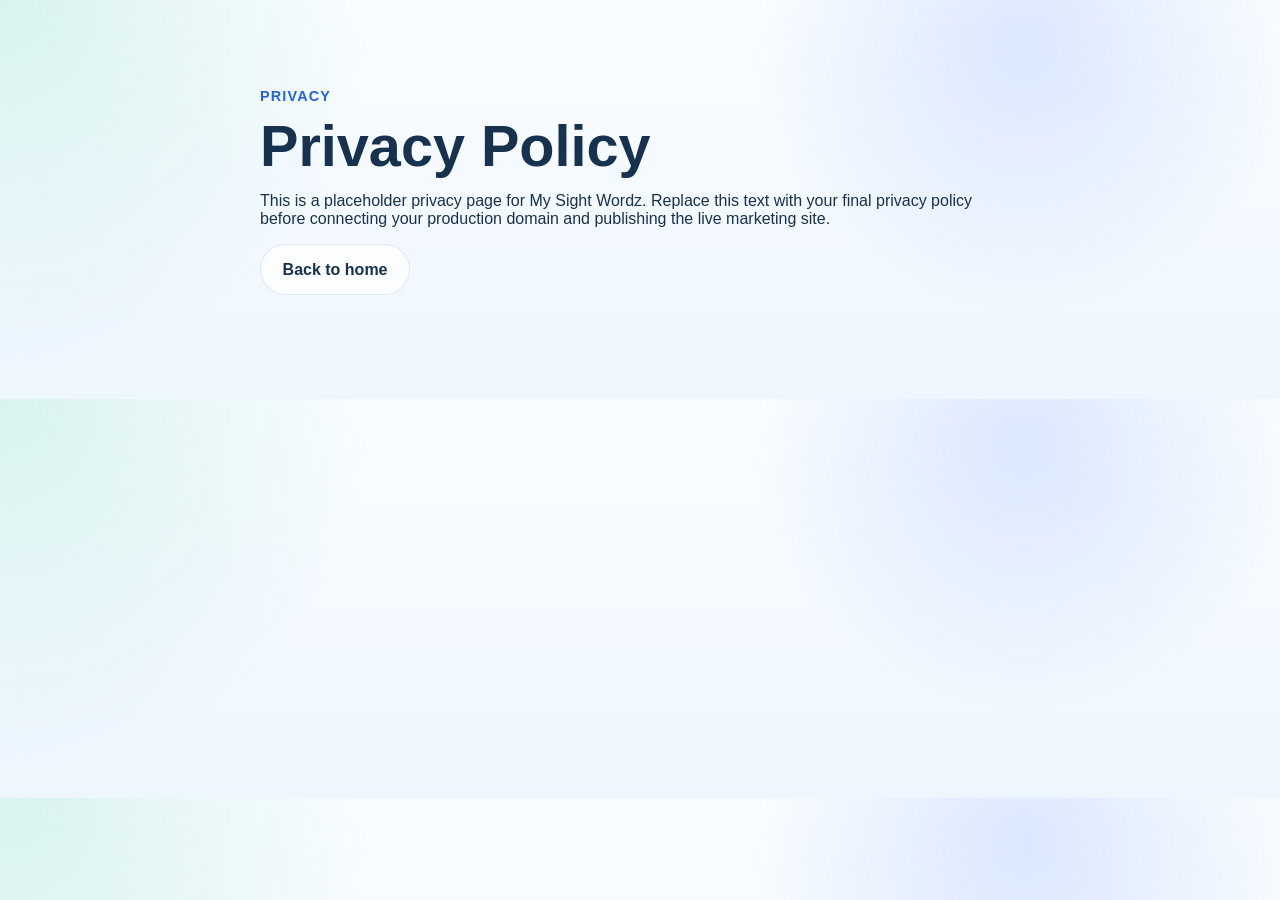
==== privacy.html @ df2b134c "New site for setting things up and working from." ====
<!doctype html>
<html lang="en">
<head>
  <meta charset="UTF-8" />
  <meta name="viewport" content="width=device-width, initial-scale=1.0" />
  <title>Privacy Policy | My Sight Wordz</title>
  <meta name="description" content="Privacy policy for My Sight Wordz." />
  <link rel="stylesheet" href="styles.css" />
</head>
<body>
  <main class="section">
    <div class="container" style="max-width: 760px;">
      <p class="eyebrow">Privacy</p>
      <h1 style="font-size: clamp(2.4rem, 5vw, 3.6rem); max-width: none;">Privacy Policy</h1>
      <p>This is a placeholder privacy page for My Sight Wordz. Replace this text with your final privacy policy before connecting your production domain and publishing the live marketing site.</p>
      <p><a class="button button-secondary" href="index.html">Back to home</a></p>
    </div>
  </main>
</body>
</html>
---- styles.css ----
:root {
  --bg: #f7fbff;
  --surface: rgba(255, 255, 255, 0.82);
  --surface-strong: #ffffff;
  --surface-soft: #eef6ff;
  --text: #16324f;
  --text-soft: #4f6782;
  --primary: #3a7bfd;
  --primary-strong: #2461dc;
  --accent: #7fd9c6;
  --border: rgba(59, 104, 166, 0.15);
  --shadow: 0 18px 45px rgba(43, 92, 171, 0.12);
  --radius-xl: 28px;
  --radius-lg: 20px;
  --radius-md: 14px;
  --max: 1180px;
}

* { box-sizing: border-box; }
html { scroll-behavior: smooth; }
body {
  margin: 0;
  font-family: "Nunito", -apple-system, BlinkMacSystemFont, "Segoe UI", sans-serif;
  color: var(--text);
  background:
    radial-gradient(circle at top left, rgba(127, 217, 198, 0.28), transparent 28%),
    radial-gradient(circle at 80% 10%, rgba(58, 123, 253, 0.16), transparent 25%),
    linear-gradient(180deg, #fafdff 0%, #eef6ff 100%);
}

a { color: inherit; text-decoration: none; }
img { max-width: 100%; display: block; }
.container { width: min(var(--max), calc(100% - 2rem)); margin: 0 auto; }
.section { padding: 5.5rem 0; }
.section-alt { background: linear-gradient(180deg, rgba(255,255,255,0.55), rgba(255,255,255,0.82)); }

.site-header {
  position: sticky;
  top: 0;
  z-index: 20;
  backdrop-filter: blur(16px);
  background: rgba(247, 251, 255, 0.72);
  border-bottom: 1px solid rgba(59, 104, 166, 0.08);
}

.nav-shell {
  min-height: 78px;
  display: flex;
  align-items: center;
  justify-content: space-between;
  gap: 1rem;
}

.brand {
  display: inline-flex;
  align-items: center;
  gap: 0.75rem;
  font-weight: 800;
}

.brand-mark {
  width: 40px;
  height: 40px;
  border-radius: 14px;
  display: inline-grid;
  place-items: center;
  background: linear-gradient(135deg, var(--primary), #7eb8ff);
  color: white;
  box-shadow: var(--shadow);
}

.brand-text { font-size: 1rem; }

.nav {
  display: flex;
  align-items: center;
  gap: 1.4rem;
  color: var(--text-soft);
  font-weight: 700;
}

.nav a:hover,
.footer-links a:hover { color: var(--primary-strong); }

.button {
  display: inline-flex;
  align-items: center;
  justify-content: center;
  border-radius: 999px;
  padding: 0.95rem 1.35rem;
  font-weight: 800;
  transition: transform 0.18s ease, box-shadow 0.18s ease, background 0.18s ease;
}

.button:hover { transform: translateY(-1px); }
.button-primary {
  background: linear-gradient(135deg, var(--primary), var(--primary-strong));
  color: white;
  box-shadow: 0 14px 30px rgba(58, 123, 253, 0.24);
}
.button-secondary {
  background: rgba(255,255,255,0.72);
  border: 1px solid var(--border);
  color: var(--text);
}
.button-large { padding-inline: 1.65rem; min-width: 220px; }

.hero { padding-top: 4.5rem; }
.hero-grid {
  display: grid;
  grid-template-columns: 1.1fr 0.9fr;
  gap: 3rem;
  align-items: center;
}

.eyebrow {
  margin: 0 0 0.75rem;
  color: var(--primary-strong);
  font-size: 0.9rem;
  text-transform: uppercase;
  letter-spacing: 0.08em;
  font-weight: 800;
}

h1, h2, h3 { margin: 0; line-height: 1.05; }
h1 { font-size: clamp(2.8rem, 5vw, 4.8rem); max-width: 12ch; }
h2 { font-size: clamp(2rem, 3vw, 3rem); max-width: 16ch; }
h3 { font-size: 1.28rem; }

.hero-text,
.section-heading p,
.feature-card p,
.step-card p,
.audience-card p,
.faq-list p,
.quote-caption,
.footer-copy,
.trust-copy p,
.parents-grid p,
.cta-shell p {
  color: var(--text-soft);
  line-height: 1.7;
}

.hero-text {
  font-size: 1.15rem;
  max-width: 56ch;
  margin: 1.15rem 0 0;
}

.hero-actions {
  display: flex;
  flex-wrap: wrap;
  gap: 1rem;
  margin: 2rem 0 1.5rem;
}

.hero-points {
  display: flex;
  flex-wrap: wrap;
  gap: 0.8rem;
  list-style: none;
  padding: 0;
  margin: 0;
}

.hero-points li {
  padding: 0.6rem 0.85rem;
  border-radius: 999px;
  background: rgba(255,255,255,0.72);
  border: 1px solid var(--border);
  font-weight: 700;
  color: var(--text-soft);
}

.device-wrap { position: relative; }
.device {
  width: min(100%, 420px);
  margin: 0 auto;
  border-radius: 38px;
  padding: 14px;
  background: linear-gradient(180deg, #143156, #244a84);
  box-shadow: 0 28px 70px rgba(32, 68, 122, 0.28);
}
.device-top {
  width: 34%;
  height: 20px;
  margin: 0 auto 10px;
  border-radius: 999px;
  background: rgba(255,255,255,0.18);
}
.screen {
  min-height: 620px;
  border-radius: 28px;
  background: linear-gradient(180deg, #f7fbff, #eaf4ff);
  padding: 1.2rem;
}
.app-topbar,
.list-preview,
.mini-list-card,
.practice-card {
  background: rgba(255,255,255,0.92);
  border: 1px solid var(--border);
}
.app-topbar,
.list-preview { border-radius: var(--radius-lg); }
.app-topbar {
  display: flex;
  align-items: center;
  justify-content: space-between;
  padding: 0.95rem 1rem;
}
.chip {
  display: inline-flex;
  align-items: center;
  padding: 0.45rem 0.7rem;
  border-radius: 999px;
  font-size: 0.82rem;
  font-weight: 800;
}
.chip-soft { background: rgba(127, 217, 198, 0.28); color: #22695e; }
.dot-row { display: inline-flex; gap: 0.34rem; }
.dot-row span {
  width: 8px;
  height: 8px;
  border-radius: 50%;
  background: rgba(58, 123, 253, 0.35);
}
.practice-card {
  margin-top: 1rem;
  border-radius: 28px;
  padding: 1.35rem;
  box-shadow: 0 16px 35px rgba(47, 89, 152, 0.08);
}
.card-label {
  margin: 0;
  font-weight: 800;
  color: var(--primary-strong);
}
.word-card {
  margin-top: 1rem;
  background: linear-gradient(180deg, #ffffff, #f3f8ff);
  border-radius: 24px;
  min-height: 230px;
  display: grid;
  place-items: center;
  font-size: clamp(2.8rem, 5vw, 4.5rem);
  font-weight: 800;
  letter-spacing: 0.02em;
  color: #214f90;
  border: 1px solid rgba(58, 123, 253, 0.12);
}
.card-note { margin: 1rem 0 0; }
.list-preview {
  margin-top: 1rem;
  padding: 0.85rem;
  display: grid;
  gap: 0.75rem;
}
.mini-list-card {
  display: flex;
  justify-content: space-between;
  align-items: center;
  padding: 0.9rem 1rem;
  border-radius: 18px;
}
.mini-list-card span { color: var(--text-soft); font-weight: 700; }

.float-badge {
  position: absolute;
  background: rgba(255,255,255,0.92);
  border: 1px solid var(--border);
  border-radius: 999px;
  padding: 0.7rem 1rem;
  font-weight: 800;
  box-shadow: var(--shadow);
}
.badge-1 { top: 10%; left: -2%; }
.badge-2 { bottom: 12%; right: -2%; }

.trust-strip { padding-top: 1.5rem; }
.trust-grid,
.parents-grid,
.cta-shell,
.footer-grid {
  display: grid;
  grid-template-columns: 1fr 1fr;
  gap: 2rem;
  align-items: center;
}

.trust-kicker {
  margin: 0 0 0.6rem;
  color: var(--primary-strong);
  font-weight: 800;
}

.section-heading {
  margin-bottom: 2rem;
}
.section-heading.center {
  text-align: center;
}
.section-heading.center h2 {
  margin-inline: auto;
}

.feature-grid,
.steps-grid,
.audience-grid {
  display: grid;
  gap: 1rem;
}
.feature-grid {
  grid-template-columns: repeat(3, minmax(0, 1fr));
}
.steps-grid { grid-template-columns: repeat(3, minmax(0, 1fr)); }
.audience-grid { grid-template-columns: repeat(3, minmax(0, 1fr)); }

.feature-card,
.step-card,
.audience-card,
.quote-card,
.cta-shell,
.faq-list details {
  background: var(--surface);
  backdrop-filter: blur(12px);
  border: 1px solid var(--border);
  box-shadow: var(--shadow);
}

.feature-card,
.step-card,
.audience-card,
.quote-card {
  border-radius: var(--radius-xl);
  padding: 1.4rem;
}

.step-number {
  display: inline-grid;
  place-items: center;
  width: 42px;
  height: 42px;
  margin-bottom: 1rem;
  border-radius: 12px;
  background: rgba(58, 123, 253, 0.12);
  color: var(--primary-strong);
  font-weight: 800;
}

.quote-card { padding: 2rem; }
.quote {
  margin: 0;
  font-size: 1.45rem;
  font-weight: 800;
}

.faq-list {
  display: grid;
  gap: 1rem;
}

.faq-list details {
  border-radius: 20px;
  padding: 1rem 1.2rem;
}

.faq-list summary {
  cursor: pointer;
  list-style: none;
  font-weight: 800;
}

.faq-list summary::-webkit-details-marker { display: none; }
.faq-list details p { margin: 0.8rem 0 0; }

.cta-section { padding-bottom: 6rem; }
.cta-shell {
  border-radius: 32px;
  padding: 2rem;
  background: linear-gradient(135deg, rgba(255,255,255,0.94), rgba(236,245,255,0.96));
}

.site-footer {
  padding: 2rem 0 3rem;
  border-top: 1px solid rgba(59, 104, 166, 0.08);
}
.footer-brand { margin-bottom: 0.75rem; }
.footer-links {
  display: flex;
  gap: 1rem;
  justify-content: flex-end;
  flex-wrap: wrap;
  font-weight: 700;
  color: var(--text-soft);
}

@media (max-width: 980px) {
  .hero-grid,
  .trust-grid,
  .parents-grid,
  .cta-shell,
  .footer-grid,
  .feature-grid,
  .steps-grid,
  .audience-grid {
    grid-template-columns: 1fr;
  }

  .nav {
    display: none;
  }

  .nav-shell {
    min-height: 72px;
  }

  .device-wrap {
    order: -1;
  }

  .float-badge {
    position: static;
    display: inline-flex;
    margin: 0.75rem 0.35rem 0 0;
  }

  .footer-links {
    justify-content: flex-start;
  }
}

@media (max-width: 640px) {
  .section { padding: 4rem 0; }
  h1 { max-width: 11ch; }
  .container { width: min(var(--max), calc(100% - 1.25rem)); }
  .hero-actions,
  .hero-points { flex-direction: column; align-items: stretch; }
  .button,
  .nav-cta,
  .button-large { width: 100%; }
  .screen { min-height: 560px; }
}
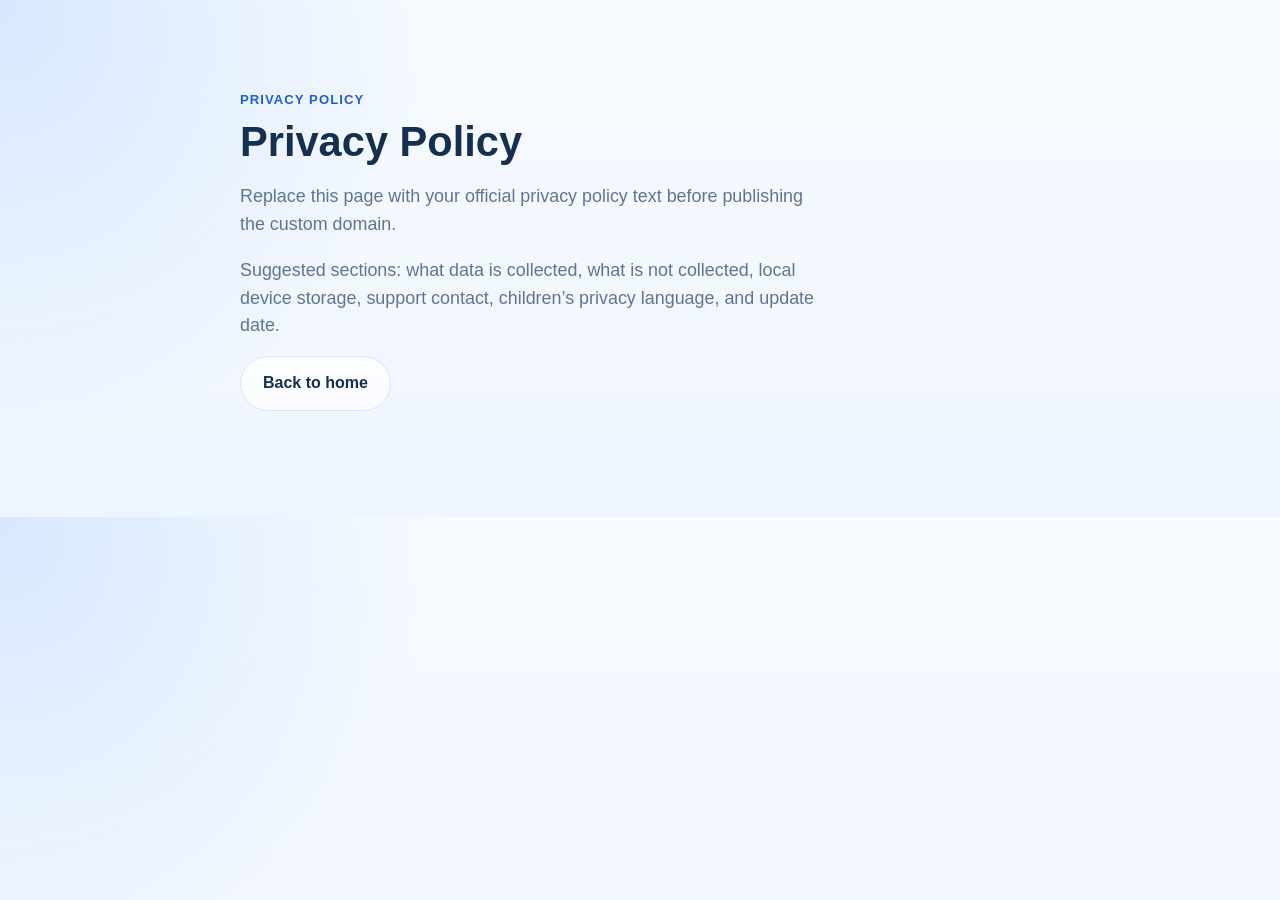
==== commit 2932035c: "Updating branding and site." ====
--- a/privacy.html
+++ b/privacy.html
@@ -3,16 +3,17 @@
 <head>
   <meta charset="UTF-8" />
   <meta name="viewport" content="width=device-width, initial-scale=1.0" />
-  <title>Privacy Policy | My Sight Wordz</title>
-  <meta name="description" content="Privacy policy for My Sight Wordz." />
+  <title>Privacy Policy | MySightWordz</title>
+  <meta name="description" content="Privacy policy for MySightWordz." />
   <link rel="stylesheet" href="styles.css" />
 </head>
 <body>
   <main class="section">
-    <div class="container" style="max-width: 760px;">
-      <p class="eyebrow">Privacy</p>
-      <h1 style="font-size: clamp(2.4rem, 5vw, 3.6rem); max-width: none;">Privacy Policy</h1>
-      <p>This is a placeholder privacy page for My Sight Wordz. Replace this text with your final privacy policy before connecting your production domain and publishing the live marketing site.</p>
+    <div class="container" style="max-width: 800px;">
+      <p class="eyebrow">Privacy Policy</p>
+      <h1 style="font-size: 2.6rem; max-width: none;">Privacy Policy</h1>
+      <p class="hero-text">Replace this page with your official privacy policy text before publishing the custom domain.</p>
+      <p class="hero-text">Suggested sections: what data is collected, what is not collected, local device storage, support contact, children’s privacy language, and update date.</p>
       <p><a class="button button-secondary" href="index.html">Back to home</a></p>
     </div>
   </main>
--- a/styles.css
+++ b/styles.css
@@ -1,60 +1,77 @@
 :root {
-  --bg: #f7fbff;
+  --bg: #f4f8ff;
   --surface: rgba(255, 255, 255, 0.82);
   --surface-strong: #ffffff;
-  --surface-soft: #eef6ff;
-  --text: #16324f;
-  --text-soft: #4f6782;
-  --primary: #3a7bfd;
-  --primary-strong: #2461dc;
-  --accent: #7fd9c6;
-  --border: rgba(59, 104, 166, 0.15);
-  --shadow: 0 18px 45px rgba(43, 92, 171, 0.12);
+  --line: #d7e4fb;
+  --text: #15304f;
+  --muted: #5f7591;
+  --primary: #3f86ff;
+  --primary-deep: #1e5fcc;
+  --accent: #eaf2ff;
+  --shadow: 0 20px 60px rgba(42, 82, 148, 0.14);
   --radius-xl: 28px;
-  --radius-lg: 20px;
-  --radius-md: 14px;
+  --radius-lg: 22px;
+  --radius-md: 16px;
   --max: 1180px;
 }
 
-* { box-sizing: border-box; }
-html { scroll-behavior: smooth; }
+* {
+  box-sizing: border-box;
+}
+
+html {
+  scroll-behavior: smooth;
+}
+
 body {
   margin: 0;
   font-family: "Nunito", -apple-system, BlinkMacSystemFont, "Segoe UI", sans-serif;
   color: var(--text);
   background:
-    radial-gradient(circle at top left, rgba(127, 217, 198, 0.28), transparent 28%),
-    radial-gradient(circle at 80% 10%, rgba(58, 123, 253, 0.16), transparent 25%),
-    linear-gradient(180deg, #fafdff 0%, #eef6ff 100%);
-}
-
-a { color: inherit; text-decoration: none; }
-img { max-width: 100%; display: block; }
-.container { width: min(var(--max), calc(100% - 2rem)); margin: 0 auto; }
-.section { padding: 5.5rem 0; }
-.section-alt { background: linear-gradient(180deg, rgba(255,255,255,0.55), rgba(255,255,255,0.82)); }
+    radial-gradient(circle at top left, rgba(113, 169, 255, 0.24), transparent 32%),
+    linear-gradient(180deg, #f7fbff 0%, #eff5ff 100%);
+  line-height: 1.55;
+}
+
+img {
+  display: block;
+  max-width: 100%;
+}
+
+a {
+  color: inherit;
+  text-decoration: none;
+}
+
+.container {
+  width: min(var(--max), calc(100% - 32px));
+  margin: 0 auto;
+}
 
 .site-header {
   position: sticky;
   top: 0;
   z-index: 20;
-  backdrop-filter: blur(16px);
-  background: rgba(247, 251, 255, 0.72);
-  border-bottom: 1px solid rgba(59, 104, 166, 0.08);
+  padding: 16px 0;
+  backdrop-filter: blur(14px);
 }
 
 .nav-shell {
-  min-height: 78px;
   display: flex;
   align-items: center;
   justify-content: space-between;
-  gap: 1rem;
+  gap: 24px;
+  background: rgba(255, 255, 255, 0.75);
+  border: 1px solid rgba(215, 228, 251, 0.9);
+  border-radius: 999px;
+  padding: 12px 18px;
+  box-shadow: 0 8px 30px rgba(31, 73, 135, 0.08);
 }
 
 .brand {
   display: inline-flex;
   align-items: center;
-  gap: 0.75rem;
+  gap: 12px;
   font-weight: 800;
 }
 
@@ -62,308 +79,355 @@
   width: 40px;
   height: 40px;
   border-radius: 14px;
-  display: inline-grid;
+  display: grid;
   place-items: center;
-  background: linear-gradient(135deg, var(--primary), #7eb8ff);
-  color: white;
-  box-shadow: var(--shadow);
-}
-
-.brand-text { font-size: 1rem; }
+  background: linear-gradient(135deg, #80b5ff, #4d8fff);
+  color: #fff;
+  box-shadow: 0 10px 25px rgba(63, 134, 255, 0.35);
+}
+
+.brand-text {
+  font-size: 1rem;
+}
 
 .nav {
   display: flex;
   align-items: center;
-  gap: 1.4rem;
-  color: var(--text-soft);
+  gap: 22px;
+  color: var(--muted);
   font-weight: 700;
 }
 
-.nav a:hover,
-.footer-links a:hover { color: var(--primary-strong); }
+.nav a:hover {
+  color: var(--text);
+}
+
+.hero {
+  padding: 44px 0 34px;
+}
+
+.hero-grid,
+.two-column {
+  display: grid;
+  grid-template-columns: 1.1fr 0.9fr;
+  gap: 38px;
+  align-items: center;
+}
+
+.eyebrow {
+  margin: 0 0 10px;
+  font-size: 0.82rem;
+  font-weight: 800;
+  letter-spacing: 0.08em;
+  text-transform: uppercase;
+  color: var(--primary-deep);
+}
+
+h1,
+h2,
+h3 {
+  margin: 0;
+  line-height: 1.08;
+}
+
+h1 {
+  font-size: clamp(2.6rem, 4vw, 4.8rem);
+  max-width: 11ch;
+}
+
+h2 {
+  font-size: clamp(2rem, 3vw, 3rem);
+}
+
+h3 {
+  font-size: 1.2rem;
+}
+
+.hero-text,
+.section-heading p,
+.side-panel p,
+.cta-card p,
+.site-footer p,
+.feature-card p,
+.mini-card p,
+.faq-list p {
+  color: var(--muted);
+}
+
+.hero-text {
+  font-size: 1.12rem;
+  max-width: 58ch;
+  margin: 18px 0 0;
+}
+
+.hero-actions,
+.cta-actions {
+  display: flex;
+  flex-wrap: wrap;
+  gap: 14px;
+  margin-top: 26px;
+}
 
 .button {
   display: inline-flex;
   align-items: center;
   justify-content: center;
   border-radius: 999px;
-  padding: 0.95rem 1.35rem;
+  padding: 14px 22px;
   font-weight: 800;
   transition: transform 0.18s ease, box-shadow 0.18s ease, background 0.18s ease;
 }
 
-.button:hover { transform: translateY(-1px); }
+.button:hover {
+  transform: translateY(-1px);
+}
+
 .button-primary {
-  background: linear-gradient(135deg, var(--primary), var(--primary-strong));
-  color: white;
-  box-shadow: 0 14px 30px rgba(58, 123, 253, 0.24);
-}
-.button-secondary {
-  background: rgba(255,255,255,0.72);
-  border: 1px solid var(--border);
+  background: linear-gradient(135deg, var(--primary), var(--primary-deep));
+  color: #fff;
+  box-shadow: 0 14px 30px rgba(63, 134, 255, 0.28);
+}
+
+.button-secondary,
+.button-ghost {
+  background: rgba(255, 255, 255, 0.72);
+  border: 1px solid var(--line);
   color: var(--text);
 }
-.button-large { padding-inline: 1.65rem; min-width: 220px; }
-
-.hero { padding-top: 4.5rem; }
-.hero-grid {
-  display: grid;
-  grid-template-columns: 1.1fr 0.9fr;
-  gap: 3rem;
-  align-items: center;
-}
-
-.eyebrow {
-  margin: 0 0 0.75rem;
-  color: var(--primary-strong);
+
+.button-small {
+  padding: 10px 16px;
+}
+
+.trust-list {
+  display: flex;
+  flex-wrap: wrap;
+  gap: 12px;
+  padding: 0;
+  margin: 24px 0 0;
+  list-style: none;
+}
+
+.trust-list li {
+  padding: 10px 14px;
+  background: rgba(255, 255, 255, 0.72);
+  border: 1px solid var(--line);
+  border-radius: 999px;
+  color: var(--muted);
+  font-weight: 700;
+}
+
+.hero-visual {
+  position: relative;
+}
+
+.device-stack {
+  position: relative;
+  min-height: 640px;
+}
+
+.device-card {
+  position: absolute;
+  overflow: hidden;
+  border-radius: 34px;
+  background: linear-gradient(180deg, #eef5ff, #ffffff);
+  border: 1px solid rgba(201, 219, 247, 0.95);
+  box-shadow: var(--shadow);
+}
+
+.device-card img {
+  width: 100%;
+  height: 100%;
+  object-fit: cover;
+}
+
+.device-card-main {
+  width: 320px;
+  height: 650px;
+  right: 10px;
+  top: 0;
+}
+
+.device-card-back {
+  width: 260px;
+  height: 540px;
+  left: 20px;
+  bottom: 10px;
+  transform: rotate(-8deg);
+}
+
+.asset-note {
   font-size: 0.9rem;
-  text-transform: uppercase;
-  letter-spacing: 0.08em;
-  font-weight: 800;
-}
-
-h1, h2, h3 { margin: 0; line-height: 1.05; }
-h1 { font-size: clamp(2.8rem, 5vw, 4.8rem); max-width: 12ch; }
-h2 { font-size: clamp(2rem, 3vw, 3rem); max-width: 16ch; }
-h3 { font-size: 1.28rem; }
-
-.hero-text,
-.section-heading p,
-.feature-card p,
-.step-card p,
-.audience-card p,
-.faq-list p,
-.quote-caption,
-.footer-copy,
-.trust-copy p,
-.parents-grid p,
-.cta-shell p {
-  color: var(--text-soft);
-  line-height: 1.7;
-}
-
-.hero-text {
-  font-size: 1.15rem;
-  max-width: 56ch;
-  margin: 1.15rem 0 0;
-}
-
-.hero-actions {
-  display: flex;
-  flex-wrap: wrap;
-  gap: 1rem;
-  margin: 2rem 0 1.5rem;
-}
-
-.hero-points {
-  display: flex;
-  flex-wrap: wrap;
-  gap: 0.8rem;
-  list-style: none;
-  padding: 0;
-  margin: 0;
-}
-
-.hero-points li {
-  padding: 0.6rem 0.85rem;
-  border-radius: 999px;
-  background: rgba(255,255,255,0.72);
-  border: 1px solid var(--border);
-  font-weight: 700;
-  color: var(--text-soft);
-}
-
-.device-wrap { position: relative; }
-.device {
-  width: min(100%, 420px);
-  margin: 0 auto;
-  border-radius: 38px;
-  padding: 14px;
-  background: linear-gradient(180deg, #143156, #244a84);
-  box-shadow: 0 28px 70px rgba(32, 68, 122, 0.28);
-}
-.device-top {
-  width: 34%;
-  height: 20px;
-  margin: 0 auto 10px;
-  border-radius: 999px;
-  background: rgba(255,255,255,0.18);
-}
-.screen {
-  min-height: 620px;
-  border-radius: 28px;
-  background: linear-gradient(180deg, #f7fbff, #eaf4ff);
-  padding: 1.2rem;
-}
-.app-topbar,
-.list-preview,
-.mini-list-card,
-.practice-card {
-  background: rgba(255,255,255,0.92);
-  border: 1px solid var(--border);
-}
-.app-topbar,
-.list-preview { border-radius: var(--radius-lg); }
-.app-topbar {
-  display: flex;
-  align-items: center;
-  justify-content: space-between;
-  padding: 0.95rem 1rem;
-}
-.chip {
-  display: inline-flex;
-  align-items: center;
-  padding: 0.45rem 0.7rem;
-  border-radius: 999px;
-  font-size: 0.82rem;
-  font-weight: 800;
-}
-.chip-soft { background: rgba(127, 217, 198, 0.28); color: #22695e; }
-.dot-row { display: inline-flex; gap: 0.34rem; }
-.dot-row span {
-  width: 8px;
-  height: 8px;
-  border-radius: 50%;
-  background: rgba(58, 123, 253, 0.35);
-}
-.practice-card {
-  margin-top: 1rem;
-  border-radius: 28px;
-  padding: 1.35rem;
-  box-shadow: 0 16px 35px rgba(47, 89, 152, 0.08);
-}
-.card-label {
-  margin: 0;
-  font-weight: 800;
-  color: var(--primary-strong);
-}
-.word-card {
-  margin-top: 1rem;
-  background: linear-gradient(180deg, #ffffff, #f3f8ff);
-  border-radius: 24px;
-  min-height: 230px;
-  display: grid;
-  place-items: center;
-  font-size: clamp(2.8rem, 5vw, 4.5rem);
-  font-weight: 800;
-  letter-spacing: 0.02em;
-  color: #214f90;
-  border: 1px solid rgba(58, 123, 253, 0.12);
-}
-.card-note { margin: 1rem 0 0; }
-.list-preview {
-  margin-top: 1rem;
-  padding: 0.85rem;
-  display: grid;
-  gap: 0.75rem;
-}
-.mini-list-card {
-  display: flex;
-  justify-content: space-between;
-  align-items: center;
-  padding: 0.9rem 1rem;
-  border-radius: 18px;
-}
-.mini-list-card span { color: var(--text-soft); font-weight: 700; }
-
-.float-badge {
-  position: absolute;
-  background: rgba(255,255,255,0.92);
-  border: 1px solid var(--border);
-  border-radius: 999px;
-  padding: 0.7rem 1rem;
-  font-weight: 800;
-  box-shadow: var(--shadow);
-}
-.badge-1 { top: 10%; left: -2%; }
-.badge-2 { bottom: 12%; right: -2%; }
-
-.trust-strip { padding-top: 1.5rem; }
-.trust-grid,
-.parents-grid,
-.cta-shell,
-.footer-grid {
-  display: grid;
-  grid-template-columns: 1fr 1fr;
-  gap: 2rem;
-  align-items: center;
-}
-
-.trust-kicker {
-  margin: 0 0 0.6rem;
-  color: var(--primary-strong);
-  font-weight: 800;
+  color: var(--muted);
+  margin-top: 14px;
+  text-align: center;
+}
+
+.section {
+  padding: 90px 0;
+}
+
+.section-tight {
+  padding-top: 26px;
+  padding-bottom: 24px;
+}
+
+.section-alt {
+  background: rgba(255, 255, 255, 0.42);
+  border-top: 1px solid rgba(215, 228, 251, 0.75);
+  border-bottom: 1px solid rgba(215, 228, 251, 0.75);
 }
 
 .section-heading {
-  margin-bottom: 2rem;
-}
-.section-heading.center {
-  text-align: center;
-}
-.section-heading.center h2 {
-  margin-inline: auto;
-}
-
-.feature-grid,
-.steps-grid,
-.audience-grid {
-  display: grid;
-  gap: 1rem;
-}
-.feature-grid {
-  grid-template-columns: repeat(3, minmax(0, 1fr));
-}
-.steps-grid { grid-template-columns: repeat(3, minmax(0, 1fr)); }
-.audience-grid { grid-template-columns: repeat(3, minmax(0, 1fr)); }
-
+  max-width: 760px;
+  margin-bottom: 34px;
+}
+
+.section-heading h2 {
+  margin-bottom: 12px;
+}
+
+.trust-bar {
+  display: grid;
+  grid-template-columns: repeat(3, 1fr);
+  gap: 18px;
+}
+
+.trust-bar > div,
 .feature-card,
 .step-card,
-.audience-card,
-.quote-card,
-.cta-shell,
-.faq-list details {
+.side-panel,
+.gallery-card,
+.mini-card,
+.cta-card {
   background: var(--surface);
-  backdrop-filter: blur(12px);
-  border: 1px solid var(--border);
+  border: 1px solid rgba(215, 228, 251, 0.96);
+  border-radius: var(--radius-xl);
   box-shadow: var(--shadow);
-}
-
-.feature-card,
-.step-card,
-.audience-card,
-.quote-card {
-  border-radius: var(--radius-xl);
-  padding: 1.4rem;
+  backdrop-filter: blur(10px);
+}
+
+.trust-bar > div {
+  padding: 22px;
+}
+
+.trust-bar strong {
+  display: block;
+  font-size: 1rem;
+  margin-bottom: 6px;
+}
+
+.trust-bar span {
+  color: var(--muted);
+}
+
+.feature-grid,
+.gallery-grid,
+.mini-cards {
+  display: grid;
+  gap: 22px;
+}
+
+.feature-grid {
+  grid-template-columns: repeat(3, 1fr);
+}
+
+.feature-card {
+  padding: 24px;
+}
+
+.feature-icon {
+  width: 44px;
+  height: 44px;
+  display: grid;
+  place-items: center;
+  margin-bottom: 18px;
+  border-radius: 14px;
+  background: linear-gradient(135deg, #dceaff, #f4f8ff);
+  color: var(--primary-deep);
+  font-weight: 800;
+}
+
+.steps {
+  display: grid;
+  gap: 16px;
+  margin-top: 20px;
+}
+
+.step-card {
+  display: flex;
+  align-items: flex-start;
+  gap: 18px;
+  padding: 22px;
 }
 
 .step-number {
-  display: inline-grid;
-  place-items: center;
+  flex: 0 0 auto;
   width: 42px;
   height: 42px;
-  margin-bottom: 1rem;
-  border-radius: 12px;
-  background: rgba(58, 123, 253, 0.12);
-  color: var(--primary-strong);
-  font-weight: 800;
-}
-
-.quote-card { padding: 2rem; }
-.quote {
-  margin: 0;
-  font-size: 1.45rem;
-  font-weight: 800;
+  display: grid;
+  place-items: center;
+  border-radius: 999px;
+  background: linear-gradient(135deg, var(--primary), var(--primary-deep));
+  color: #fff;
+  font-weight: 800;
+}
+
+.side-panel {
+  padding: 28px;
+}
+
+.side-panel ul {
+  margin: 18px 0 0;
+  padding-left: 18px;
+  color: var(--muted);
+}
+
+.gallery-grid {
+  grid-template-columns: repeat(4, 1fr);
+}
+
+.gallery-card {
+  padding: 14px;
+}
+
+.gallery-card img {
+  border-radius: 24px;
+  aspect-ratio: 9 / 19.5;
+  object-fit: cover;
+  background: linear-gradient(180deg, #eef5ff, #ffffff);
+}
+
+.gallery-card figcaption {
+  padding: 14px 6px 4px;
+  text-align: center;
+  font-weight: 800;
+  color: var(--text);
+}
+
+.privacy-block {
+  align-items: start;
+}
+
+.mini-cards {
+  grid-template-columns: 1fr;
+}
+
+.mini-card {
+  padding: 22px;
 }
 
 .faq-list {
   display: grid;
-  gap: 1rem;
+  gap: 14px;
 }
 
 .faq-list details {
-  border-radius: 20px;
-  padding: 1rem 1.2rem;
+  background: rgba(255, 255, 255, 0.82);
+  border: 1px solid var(--line);
+  border-radius: 18px;
+  padding: 18px 20px;
+  box-shadow: 0 10px 24px rgba(31, 73, 135, 0.06);
 }
 
 .faq-list summary {
@@ -372,73 +436,129 @@
   font-weight: 800;
 }
 
-.faq-list summary::-webkit-details-marker { display: none; }
-.faq-list details p { margin: 0.8rem 0 0; }
-
-.cta-section { padding-bottom: 6rem; }
-.cta-shell {
-  border-radius: 32px;
-  padding: 2rem;
-  background: linear-gradient(135deg, rgba(255,255,255,0.94), rgba(236,245,255,0.96));
+.faq-list summary::-webkit-details-marker {
+  display: none;
+}
+
+.faq-list p {
+  margin: 12px 0 0;
+}
+
+.cta-section {
+  padding-top: 40px;
+}
+
+.cta-card {
+  display: flex;
+  align-items: center;
+  justify-content: space-between;
+  gap: 24px;
+  padding: 34px;
 }
 
 .site-footer {
-  padding: 2rem 0 3rem;
-  border-top: 1px solid rgba(59, 104, 166, 0.08);
-}
-.footer-brand { margin-bottom: 0.75rem; }
+  padding: 28px 0 46px;
+}
+
+.footer-shell {
+  display: flex;
+  align-items: center;
+  justify-content: space-between;
+  gap: 18px;
+  padding-top: 12px;
+  border-top: 1px solid rgba(215, 228, 251, 0.95);
+}
+
 .footer-links {
   display: flex;
-  gap: 1rem;
-  justify-content: flex-end;
   flex-wrap: wrap;
+  gap: 18px;
+  color: var(--muted);
   font-weight: 700;
-  color: var(--text-soft);
-}
-
-@media (max-width: 980px) {
+}
+
+@media (max-width: 1060px) {
   .hero-grid,
-  .trust-grid,
-  .parents-grid,
-  .cta-shell,
-  .footer-grid,
+  .two-column,
   .feature-grid,
-  .steps-grid,
-  .audience-grid {
+  .gallery-grid,
+  .trust-bar,
+  .cta-card {
     grid-template-columns: 1fr;
   }
 
+  .cta-card,
+  .footer-shell {
+    flex-direction: column;
+    align-items: flex-start;
+  }
+
+  .device-stack {
+    min-height: 560px;
+    max-width: 500px;
+    margin: 0 auto;
+  }
+
+  .device-card-main {
+    width: 280px;
+    height: 570px;
+    right: 18px;
+  }
+
+  .device-card-back {
+    width: 220px;
+    height: 460px;
+    left: 8px;
+  }
+}
+
+@media (max-width: 760px) {
+  .site-header {
+    position: static;
+    padding-top: 12px;
+  }
+
+  .nav-shell,
   .nav {
-    display: none;
-  }
-
-  .nav-shell {
-    min-height: 72px;
-  }
-
-  .device-wrap {
-    order: -1;
-  }
-
-  .float-badge {
-    position: static;
-    display: inline-flex;
-    margin: 0.75rem 0.35rem 0 0;
-  }
-
-  .footer-links {
-    justify-content: flex-start;
-  }
-}
-
-@media (max-width: 640px) {
-  .section { padding: 4rem 0; }
-  h1 { max-width: 11ch; }
-  .container { width: min(var(--max), calc(100% - 1.25rem)); }
-  .hero-actions,
-  .hero-points { flex-direction: column; align-items: stretch; }
+    flex-direction: column;
+    align-items: flex-start;
+  }
+
+  .nav {
+    gap: 14px;
+  }
+
+  .hero {
+    padding-top: 20px;
+  }
+
+  h1 {
+    max-width: none;
+  }
+
+  .device-stack {
+    min-height: 500px;
+  }
+
+  .device-card-main {
+    width: 230px;
+    height: 470px;
+    right: 8px;
+  }
+
+  .device-card-back {
+    width: 180px;
+    height: 380px;
+    left: 0;
+  }
+
+  .section {
+    padding: 72px 0;
+  }
+
+  .trust-list li,
   .button,
-  .nav-cta,
-  .button-large { width: 100%; }
-  .screen { min-height: 560px; }
-}
+  .faq-list details {
+    width: 100%;
+  }
+}
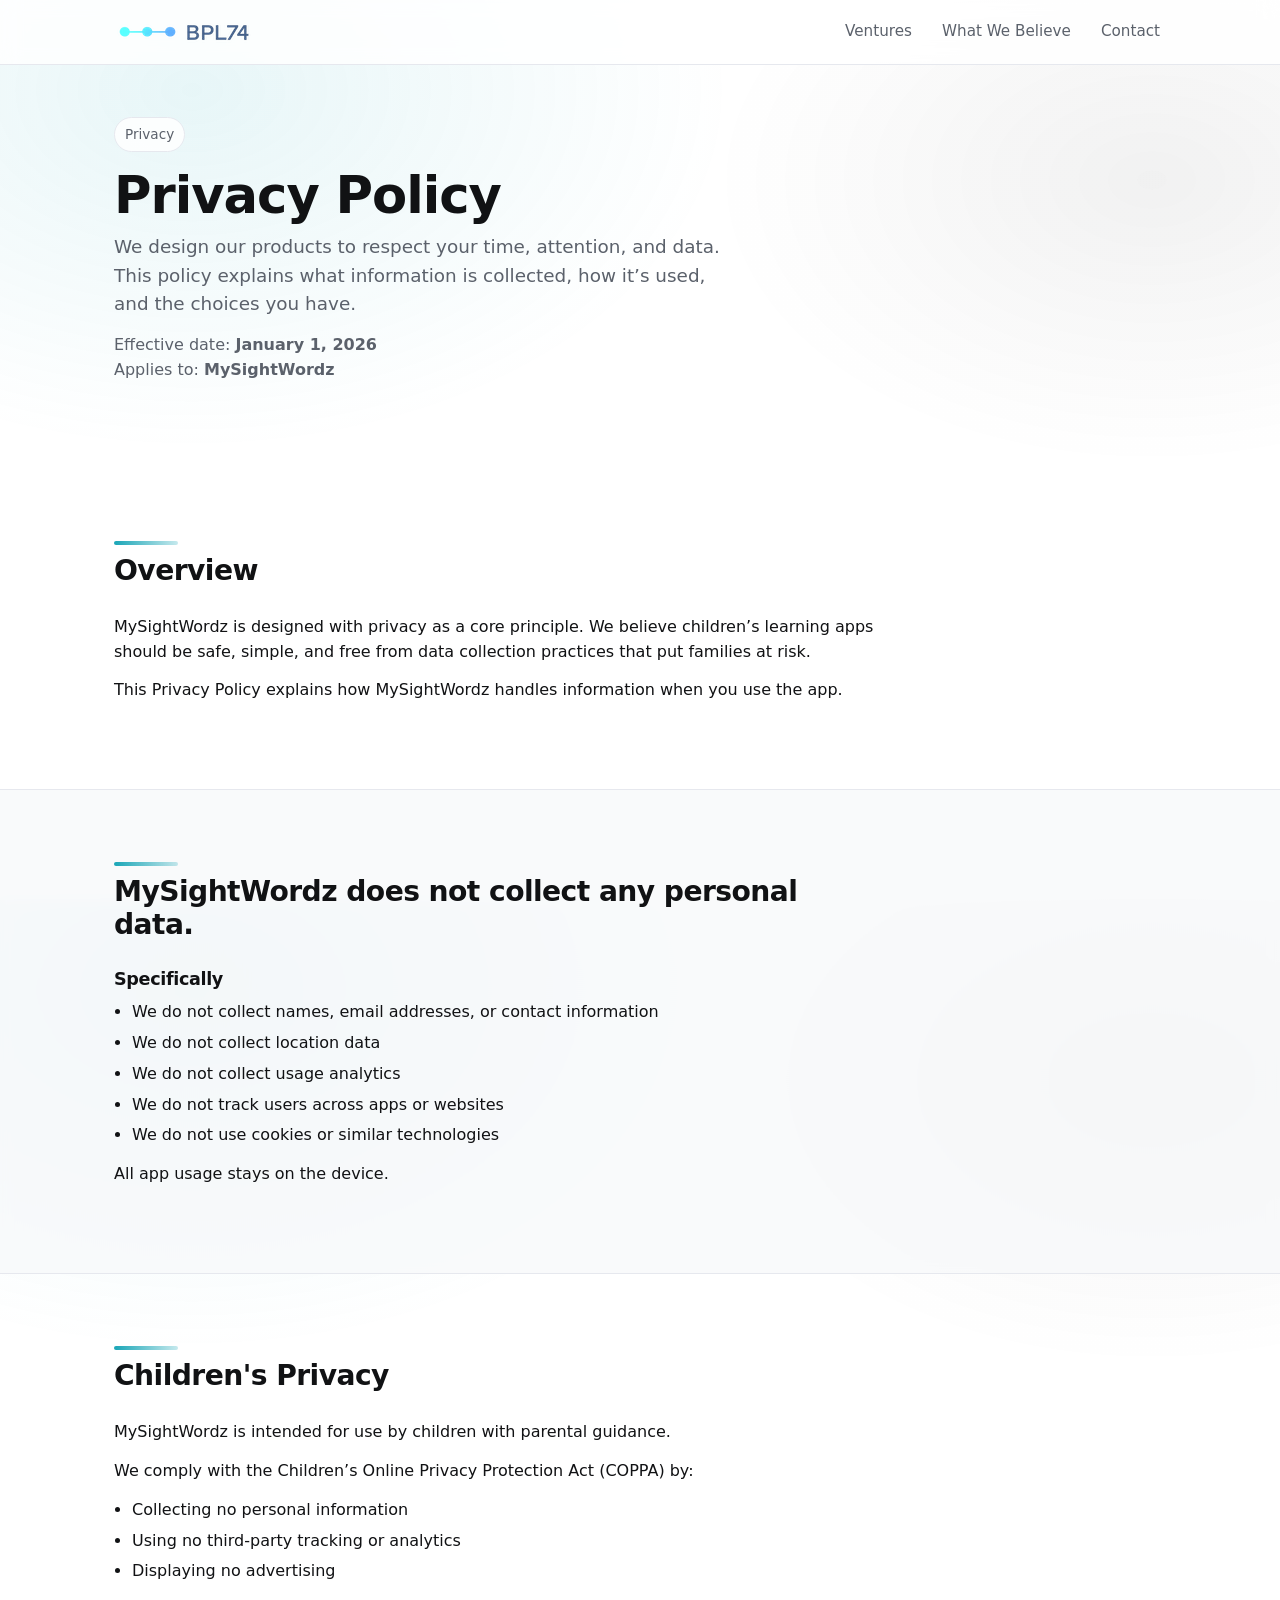
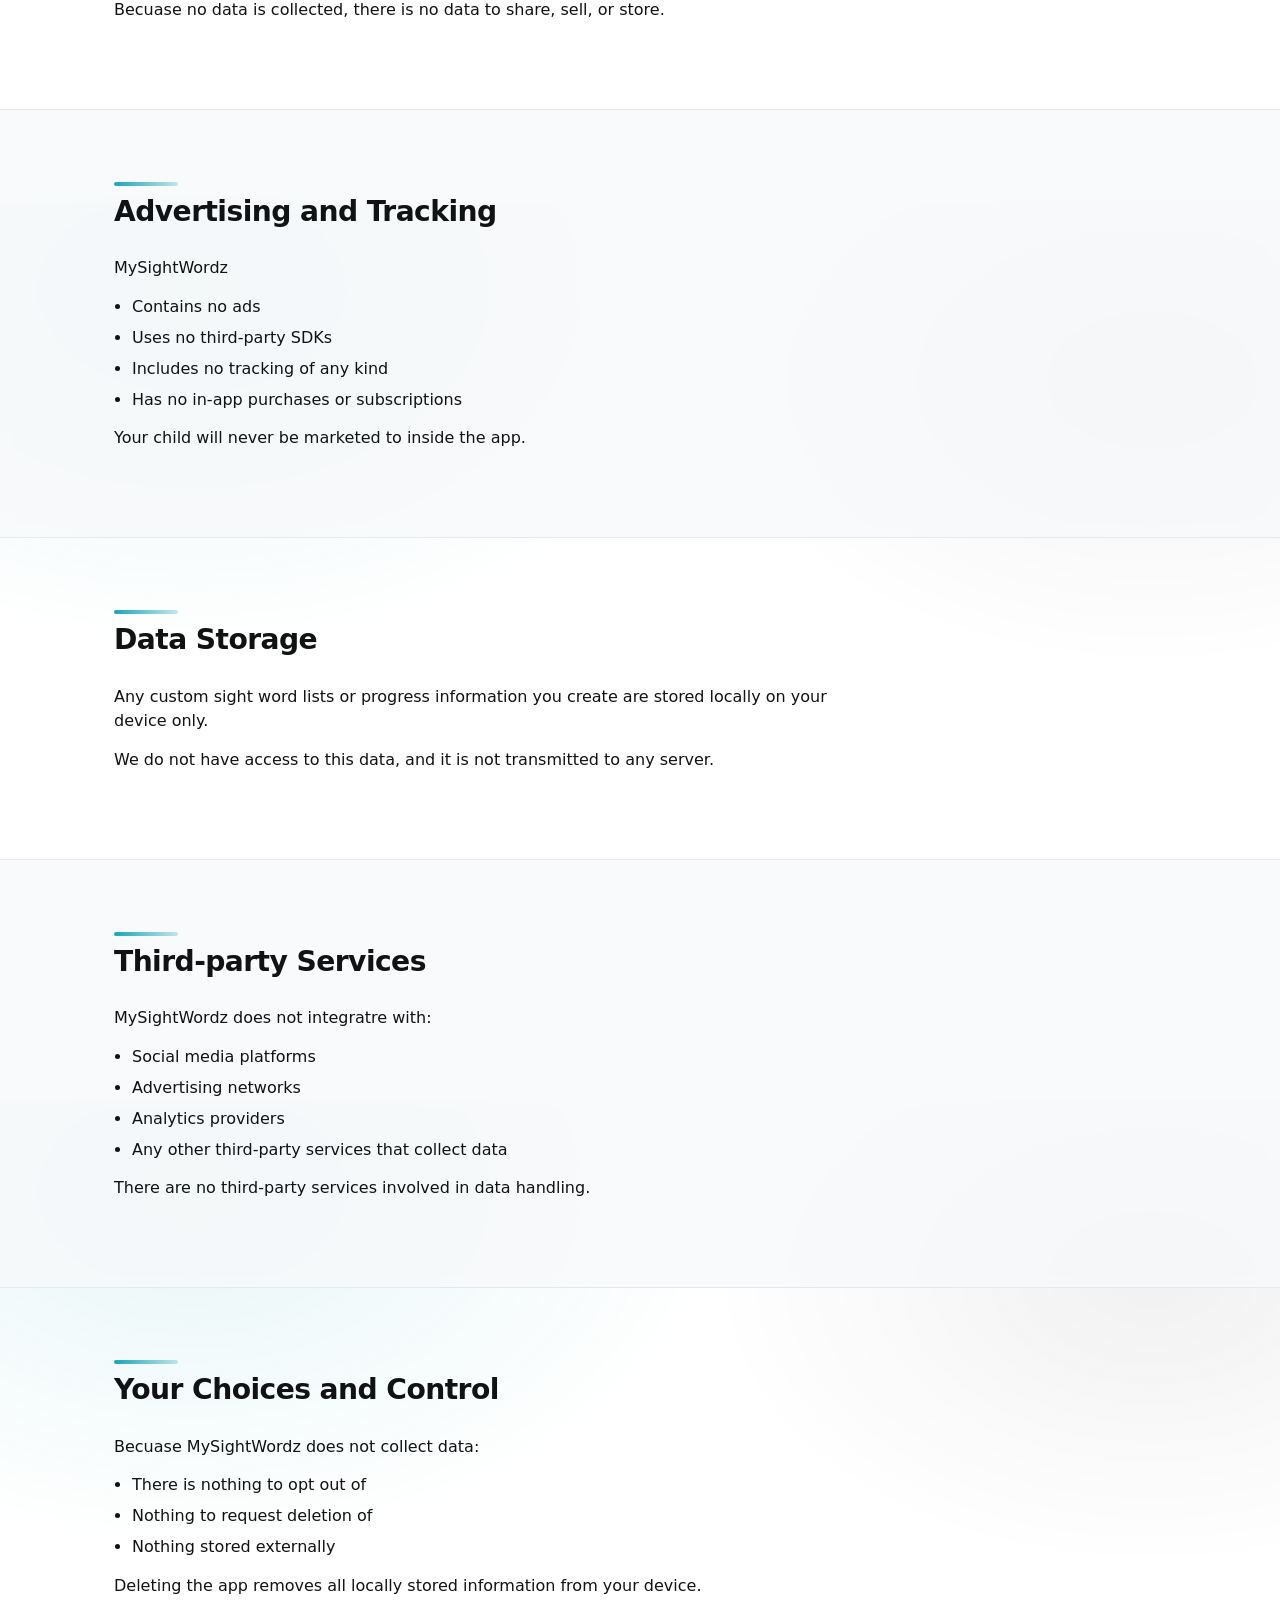
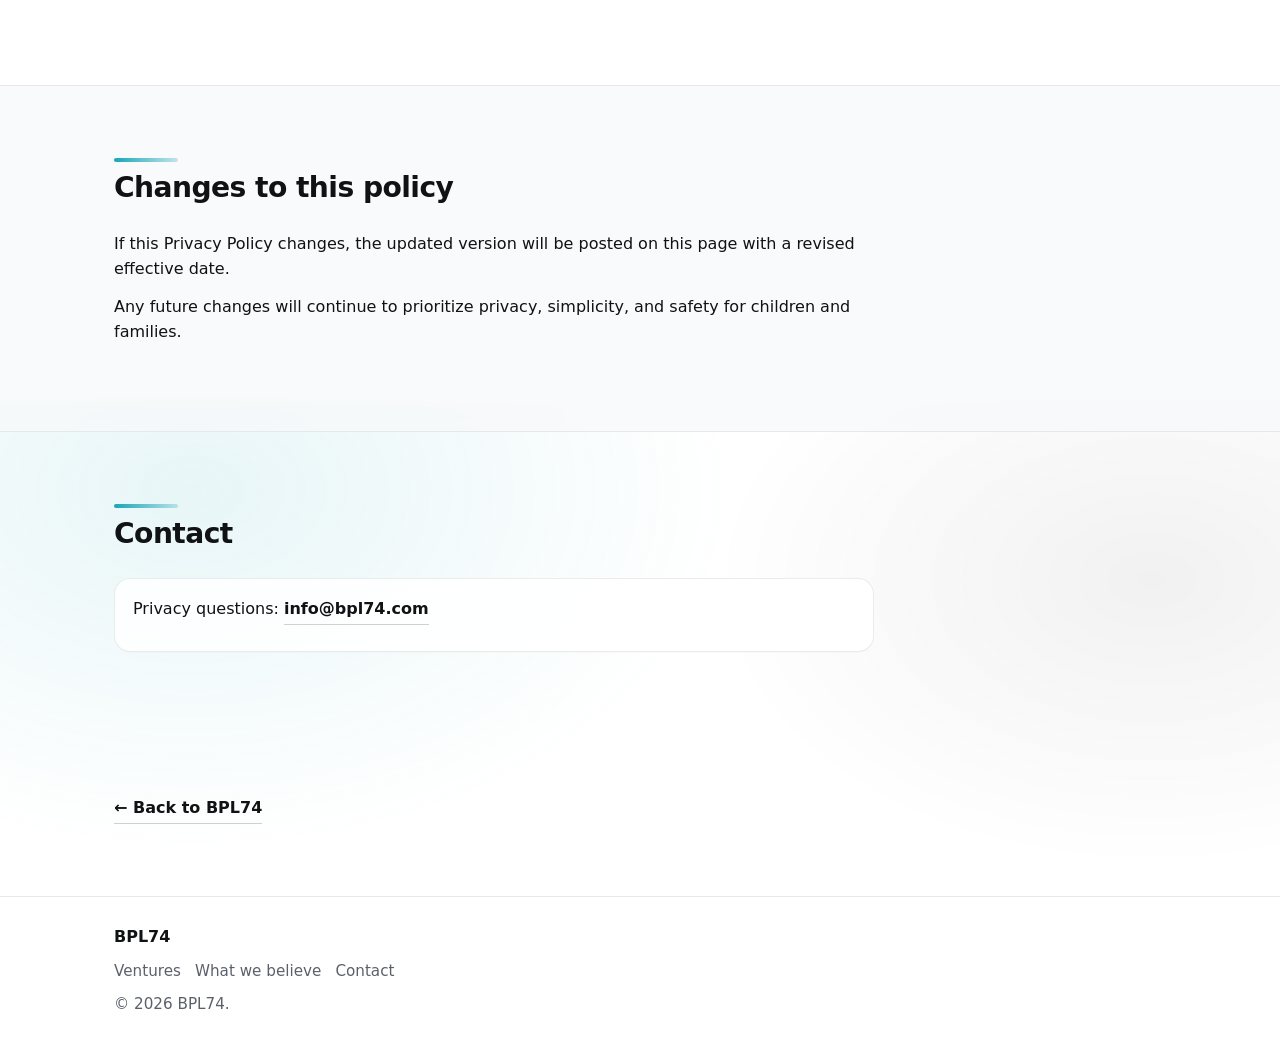
==== commit 5df2de4f: "starting over" ====
--- a/privacy.html
+++ b/privacy.html
@@ -1,21 +1,261 @@
 <!doctype html>
 <html lang="en">
 <head>
-  <meta charset="UTF-8" />
-  <meta name="viewport" content="width=device-width, initial-scale=1.0" />
-  <title>Privacy Policy | MySightWordz</title>
-  <meta name="description" content="Privacy policy for MySightWordz." />
-  <link rel="stylesheet" href="styles.css" />
+  <meta charset="utf-8" />
+  <meta name="viewport" content="width=device-width, initial-scale=1" />
+  <title>Privacy Policy — MySightWordz</title>
+  <meta name="description" content="Privacy policy for MySightWordz. Clear, minimal, and respectful of user data." />
+  <link rel="stylesheet" href="/assets/css/styles.css" />
+  <!-- <link rel="icon" href="../assets/img/favicon.png" /> -->
 </head>
-<body>
-  <main class="section">
-    <div class="container" style="max-width: 800px;">
-      <p class="eyebrow">Privacy Policy</p>
-      <h1 style="font-size: 2.6rem; max-width: none;">Privacy Policy</h1>
-      <p class="hero-text">Replace this page with your official privacy policy text before publishing the custom domain.</p>
-      <p class="hero-text">Suggested sections: what data is collected, what is not collected, local device storage, support contact, children’s privacy language, and update date.</p>
-      <p><a class="button button-secondary" href="index.html">Back to home</a></p>
+
+<body class="page-privacy">
+  <a class="skip-link" href="#main">Skip to content</a>
+
+  <header class="site-header">
+    <div class="container header-inner">
+      <a class="brand" href="/" aria-label="BPL74 home">
+        <span class="brand-mark"><img src="/assets/images/bpl74-logo.png" alt="BPL74 logo" /></span>
+      </a>
+
+      <nav class="nav" aria-label="Primary">
+        <a href="/#ventures">Ventures</a>
+        <a href="/#beliefs">What We Believe</a>
+        <a href="/#contact">Contact</a>
+      </nav>
     </div>
+  </header>
+
+  <main id="main">
+    <!-- HERO -->
+    <section class="section hero hero-privacy">
+      <div class="container">
+        <p class="eyebrow">Privacy</p>
+        <h1>Privacy Policy</h1>
+        <p class="lead">
+          We design our products to respect your time, attention, and data.
+          This policy explains what information is collected, how it’s used,
+          and the choices you have.
+        </p>
+        <p class="muted">
+          Effective date: <strong>January 1, 2026</strong><br />
+          Applies to: <strong>MySightWordz</strong>
+        </p>
+      </div>
+    </section>
+
+    <!-- OVERVIEW -->
+    <section class="section">
+      <div class="container">
+        <div class="section-head ruled">
+          <h2>Overview</h2>
+        </div>
+
+        <div class="prose">
+          <p>
+            MySightWordz is designed with privacy as a core principle. We believe children’s learning apps should be safe, simple, and free from data collection practices that put families at risk.
+          </p>
+          <p>
+            This Privacy Policy explains how MySightWordz handles information when you use the app.
+          </p>
+        </div>
+      </div>
+    </section>
+
+    <!-- INFORMATION WE COLLECT -->
+    <section class="section alt">
+      <div class="container">
+        <div class="section-head ruled">
+          <h2>MySightWordz does not collect any personal data.</h2>
+        </div>
+
+        <div class="prose">
+          <h3>Specifically</h3>
+          <ul>
+            <li>We do not collect names, email addresses, or contact information</li>
+            <li>We do not collect location data</li>
+            <li>We do not collect usage analytics</li>
+            <li>We do not track users across apps or websites</li>
+            <li>We do not use cookies or similar technologies</li>
+          </ul>
+
+          <p>All app usage stays on the device.</p>
+    </section>
+    <!-- Children's Privacy -->
+    <section class="section">
+      <div class="container">
+        <div class="section-head ruled">
+          <h2>Children's Privacy</h2>
+        </div>
+
+        <div class="prose">
+          <p>
+            MySightWordz is intended for use by children with parental guidance.
+          </p>
+          <p>
+            We comply with the Children’s Online Privacy Protection Act (COPPA) by:
+          </p>
+          <ul>
+            <li>Collecting no personal information</li>
+            <li>Using no third-party tracking or analytics</li>
+            <li>Displaying no advertising</li>
+          </ul>
+
+          <p>
+          Becuase no data is collected, there is no data to share, sell, or store.
+          </p>
+        </div>
+      </div>
+    </section>
+
+    <!-- Advertising and Tracking -->
+    <section class="section alt">
+      <div class="container">
+        <div class="section-head ruled">
+          <h2>Advertising and Tracking</h2>
+        </div>
+
+        <div class="prose">
+          <p>
+            MySightWordz
+          </p>
+          <ul>
+            <li>Contains no ads</li>
+            <li>Uses no third-party SDKs</li>
+            <li>Includes no tracking of any kind</li>
+            <li>Has no in-app purchases or subscriptions</li>
+          </ul>
+
+          <p>
+            Your child will never be marketed to inside the app.
+          </p>
+        </div>
+      </div>
+    </section>
+
+    <!-- DATA STORAGE -->
+    <section class="section">
+      <div class="container">
+        <div class="section-head ruled">
+          <h2>Data Storage</h2>
+        </div>
+
+        <div class="prose">
+          <p>
+            Any custom sight word lists or progress information you create are stored
+            locally on your device only.
+          </p>
+          <p>
+            We do not have access to this data, and it is not transmitted to any server.
+          </p>
+        </div>
+      </div>
+    </section>
+
+    <!-- THIRD-PARTY SERVICES -->
+    <section class="section alt">
+      <div class="container">
+        <div class="section-head ruled">
+          <h2>Third-party Services</h2>
+        </div>
+
+        <div class="prose">
+          <p>
+            MySightWordz does not integratre with:
+          </p>
+          <ul>
+            <li>Social media platforms</li>
+            <li>Advertising networks</li>
+            <li>Analytics providers</li>
+            <li>Any other third-party services that collect data</li>
+          </ul>
+
+          <p>
+            There are no third-party services involved in data handling.
+          </p>
+        </div>
+      </div>
+    </section>
+
+    <!-- YOUR CHOICES -->
+    <section class="section">
+      <div class="container">
+        <div class="section-head ruled">
+          <h2>Your Choices and Control</h2>
+        </div>
+
+        <div class="prose">
+          <p>Becuase MySightWordz does not collect data:</p>
+          <ul>
+            <li>There is nothing to opt out of</li>
+            <li>Nothing to request deletion of</li>
+            <li>Nothing stored externally</li>
+          </ul>
+          <p>Deleting the app removes all locally stored information from your device.</p>
+        </div>
+      </div>
+    </section>
+
+    <!-- CHANGES -->
+    <section class="section alt">
+      <div class="container">
+        <div class="section-head ruled">
+          <h2>Changes to this policy</h2>
+        </div>
+
+        <div class="prose">
+          <p>
+            If this Privacy Policy changes, the updated version will be posted on this page
+            with a revised effective date.
+          </p>
+          <p>
+            Any future changes will continue to prioritize privacy, simplicity, and safety for 
+            children and families.
+          </p>
+        </div>
+      </div>
+    </section>
+
+    <!-- CONTACT -->
+    <section class="section" id="contact">
+      <div class="container">
+        <div class="section-head ruled">
+          <h2>Contact</h2>
+        </div>
+
+        <div class="contact-box">
+          <p class="contact-line">
+            Privacy questions:
+            <a class="link" href="mailto:info@bpl74.com?subject=Privacy%20Question">
+              info@bpl74.com
+            </a>
+          </p>
+        </div>
+      </div>
+    </section>
+
+    <!-- BACK -->
+    <section class="section">
+      <div class="container">
+        <a class="link" href="../">← Back to BPL74</a>
+      </div>
+    </section>
   </main>
+
+  <footer class="site-footer">
+    <div class="container footer-inner">
+      <p class="footer-brand">BPL74</p>
+      <div class="footer-links">
+        <a href="/#ventures">Ventures</a>
+        <a href="/#beliefs">What we believe</a>
+        <a href="/#contact">Contact</a>
+      </div>
+      <p class="footer-meta">© <span id="year"></span> BPL74.</p>
+    </div>
+  </footer>
+
+  <script>
+    document.getElementById("year").textContent = new Date().getFullYear();
+  </script>
 </body>
 </html>
--- a/assets/css/styles.css
+++ b/assets/css/styles.css
@@ -0,0 +1,767 @@
+/* =========================
+   BPL74 — Minimal, modern base (with subtle life)
+   ========================= */
+
+/* Design tokens */
+:root{
+  --bg: #ffffff;
+  --bg-alt: #f7f8fa;
+  --text: #111214;
+  --muted: #5b616b;
+  --border: #e6e8ee;
+  --accent: #1aa6b7; /* Teal accent (adjust later) */
+
+  /* NEW: background tints */
+  --tint-1: rgba(26,166,183,.10);
+  --tint-2: rgba(17,18,20,.06);
+
+  --shadow: 0 10px 30px rgba(0,0,0,.06);
+  --radius: 16px;
+  --radius-sm: 12px;
+
+  --max: 1100px;
+  --pad: 24px;
+
+  --h1: clamp(2.15rem, 4vw, 3.2rem);
+  --h2: clamp(1.55rem, 2.2vw, 2.1rem);
+  --h3: 1.1rem;
+  --body: 1rem;
+  --lead: 1.15rem;
+  --lh: 1.55;
+}
+
+*{ box-sizing: border-box; }
+html, body{ height: 100%; }
+
+/* NEW: soft background wash */
+body{
+  margin: 0;
+  font-family: ui-sans-serif, system-ui, -apple-system, Segoe UI, Roboto, Helvetica, Arial, "Apple Color Emoji","Segoe UI Emoji";
+  background:
+    radial-gradient(900px 600px at 15% 10%, var(--tint-1), transparent 60%),
+    radial-gradient(800px 520px at 90% 20%, var(--tint-2), transparent 55%),
+    var(--bg);
+  color: var(--text);
+  line-height: var(--lh);
+}
+
+/* NEW: subtle grain overlay */
+body::before{
+  content:"";
+  position: fixed;
+  inset: 0;
+  pointer-events: none;
+  opacity: .05;
+  background-image:
+    repeating-linear-gradient(0deg, rgba(0,0,0,.6) 0, rgba(0,0,0,.6) 1px, transparent 1px, transparent 2px),
+    repeating-linear-gradient(90deg, rgba(0,0,0,.6) 0, rgba(0,0,0,.6) 1px, transparent 1px, transparent 3px);
+  mix-blend-mode: soft-light;
+  z-index: 0;
+}
+.site-header, main, footer{ position: relative; z-index: 1; }
+
+img{
+  max-width: 100%;
+  height: auto;
+  display: block;
+}
+
+a{
+  color: inherit;
+  text-decoration: none;
+}
+
+.container{
+  width: min(var(--max), 100%);
+  margin: 0 auto;
+  padding: 0 var(--pad);
+}
+
+.section{
+  padding: 72px 0;
+}
+
+.section.alt{
+  background: rgba(247,248,250,.75);
+  border-top: 1px solid var(--border);
+  border-bottom: 1px solid var(--border);
+  backdrop-filter: blur(6px);
+}
+
+.section-head{
+  max-width: 760px;
+  margin-bottom: 28px;
+}
+
+/* NEW: accent rule motif */
+.section-head.ruled{
+  position: relative;
+  padding-top: 14px;
+}
+.section-head.ruled::before{
+  content:"";
+  position:absolute;
+  top:0;
+  left:0;
+  width: 64px;
+  height: 4px;
+  border-radius: 999px;
+  background: linear-gradient(90deg, var(--accent), rgba(26,166,183,.25));
+}
+
+h1, h2, h3{
+  margin: 0 0 10px 0;
+  letter-spacing: -0.02em;
+}
+
+h1{ font-size: var(--h1); line-height: 1.08; }
+h2{ font-size: var(--h2); line-height: 1.15; }
+h3{ font-size: var(--h3); line-height: 1.2; }
+
+p{ margin: 0 0 14px 0; font-size: var(--body); }
+.lead{ font-size: var(--lead); color: var(--muted); max-width: 52ch; }
+.subhead{ color: var(--muted); max-width: 70ch; }
+
+.muted{ color: var(--muted); }
+
+.sr-only{
+  position:absolute;
+  width:1px;height:1px;
+  padding:0;margin:-1px;
+  overflow:hidden;clip:rect(0,0,0,0);
+  white-space:nowrap;border:0;
+}
+
+.skip-link{
+  position:absolute;
+  left:-999px;
+  top:auto;
+  width:1px;height:1px;
+  overflow:hidden;
+}
+.skip-link:focus{
+  position: fixed;
+  left: 16px;
+  top: 16px;
+  width: auto;
+  height: auto;
+  padding: 10px 12px;
+  background: #fff;
+  border: 1px solid var(--border);
+  border-radius: 10px;
+  box-shadow: var(--shadow);
+  z-index: 9999;
+}
+
+/* Header */
+.site-header{
+  position: sticky;
+  top: 0;
+  background: rgba(255,255,255,.82);
+  backdrop-filter: blur(10px);
+  border-bottom: 1px solid var(--border);
+  z-index: 1000;
+}
+
+.header-inner{
+  height: 64px;
+  display:flex;
+  align-items:center;
+  justify-content:space-between;
+  gap: 16px;
+}
+
+.brand{
+  display:flex;
+  align-items:center;
+  gap: 10px;
+}
+
+.brand-mark{
+  font-weight: 800;
+  letter-spacing: 0.02em;
+}
+
+.nav{
+  display:flex;
+  align-items:center;
+  gap: 18px;
+  font-size: 0.95rem;
+  color: var(--muted);
+}
+
+.nav a{
+  padding: 8px 6px;
+  border-radius: 10px;
+}
+.nav a:hover{
+  color: var(--text);
+  background: rgba(0,0,0,.04);
+}
+
+/* Hero */
+.hero{
+  padding-top: 52px;
+}
+
+.eyebrow{
+  display:inline-block;
+  font-size: 0.85rem;
+  color: var(--muted);
+  border: 1px solid var(--border);
+  background: rgba(255,255,255,.85);
+  padding: 6px 10px;
+  border-radius: 999px;
+  margin-bottom: 16px;
+}
+
+.hero-grid{
+  display:grid;
+  grid-template-columns: 1.1fr 0.9fr;
+  gap: 34px;
+  align-items: start;
+}
+
+.hero-copy h1{
+  margin-bottom: 12px;
+}
+
+.cta-row{
+  display:flex;
+  gap: 12px;
+  margin-top: 18px;
+  margin-bottom: 18px;
+  flex-wrap: wrap;
+}
+
+/* NEW: micro interactions baseline */
+.btn, .card, .venture-card{
+  transition: transform .15s ease, box-shadow .15s ease, border-color .15s ease;
+}
+
+.btn{
+  display:inline-flex;
+  align-items:center;
+  justify-content:center;
+  padding: 12px 16px;
+  border-radius: 12px;
+  border: 1px solid var(--border);
+  font-weight: 650;
+  letter-spacing: -0.01em;
+  will-change: transform;
+}
+
+.btn.primary{
+  background: var(--text);
+  color: #fff;
+  border-color: var(--text);
+}
+.btn.primary:hover{
+  transform: translateY(-1px);
+  box-shadow: 0 18px 45px rgba(0,0,0,.12);
+}
+
+.btn.ghost{
+  background: rgba(255,255,255,.85);
+}
+.btn.ghost:hover{
+  border-color: #cfd4df;
+  transform: translateY(-1px);
+  box-shadow: 0 14px 36px rgba(0,0,0,.10);
+}
+
+.hero-points{
+  margin: 0;
+  padding-left: 18px;
+  color: var(--muted);
+}
+.hero-points li{
+  margin: 6px 0;
+}
+
+/* NEW: stats strip */
+.stats{
+  display:grid;
+  grid-template-columns: repeat(3, minmax(0,1fr));
+  gap: 10px;
+  margin-top: 18px;
+}
+.stat{
+  background: rgba(255,255,255,.75);
+  border: 1px solid rgba(0,0,0,.08);
+  border-radius: 14px;
+  padding: 12px 12px;
+  box-shadow: 0 1px 0 rgba(0,0,0,.02);
+}
+.stat-num{
+  font-weight: 800;
+  letter-spacing: -0.02em;
+}
+.stat-label{
+  color: var(--muted);
+  font-size: .92rem;
+}
+
+/* Media */
+.media-frame{
+  border-radius: 26px;
+  border: 1px solid rgba(0,0,0,.10);
+  background: linear-gradient(180deg, rgba(255,255,255,.9), rgba(255,255,255,.65));
+  box-shadow: 0 20px 60px rgba(0,0,0,.10);
+  overflow: hidden;
+  position: relative;
+}
+.media-frame::after{
+  content:"";
+  position:absolute;
+  inset:0;
+  background: radial-gradient(500px 240px at 20% 10%, rgba(255,255,255,.7), transparent 55%);
+  pointer-events:none;
+}
+.media-frame img{
+  width: 100%;
+  aspect-ratio: 4 / 3;
+  object-fit: cover;
+}
+
+.media-caption{
+  display:flex;
+  gap: 10px;
+  align-items:flex-start;
+  margin-top: 12px;
+  color: var(--muted);
+  font-size: 0.95rem;
+}
+.dot{
+  width: 10px;
+  height: 10px;
+  border-radius: 999px;
+  background: var(--accent);
+  margin-top: 6px;
+  flex: 0 0 auto;
+}
+
+/* Prose */
+.prose{
+  max-width: 760px;
+}
+.prose ul{
+  margin: 10px 0 14px 0;
+  padding-left: 18px;
+}
+.prose li{
+  margin: 6px 0;
+}
+
+/* Cards */
+.cards{
+  display:grid;
+  gap: 14px;
+}
+.cards.three{
+  grid-template-columns: repeat(3, 1fr);
+}
+
+.card{
+  background: rgba(255,255,255,.85);
+  border: 1px solid rgba(0,0,0,.08);
+  border-radius: var(--radius);
+  padding: 18px;
+  box-shadow: 0 1px 0 rgba(0,0,0,.02);
+}
+.card:hover{
+  transform: translateY(-3px);
+  box-shadow: 0 22px 60px rgba(0,0,0,.10);
+  border-color: rgba(26,166,183,.35);
+}
+.card p{
+  color: var(--muted);
+  margin: 0;
+}
+
+/* Ventures */
+.venture-grid{
+  display:grid;
+  grid-template-columns: repeat(2, 1fr);
+  gap: 14px;
+}
+
+.venture-card{
+  background: rgba(255,255,255,.90);
+  border: 1px solid rgba(0,0,0,.08);
+  border-radius: var(--radius);
+  overflow: hidden;
+  box-shadow: var(--shadow);
+  display:flex;
+  flex-direction: column;
+}
+.venture-card:hover{
+  transform: translateY(-3px);
+  box-shadow: 0 22px 60px rgba(0,0,0,.10);
+  border-color: rgba(26,166,183,.35);
+}
+
+.venture-media img{
+  width: 100%;
+  aspect-ratio: 16 / 9;
+  /*object-fit: contain;*/
+  object-fit: cover;
+  border-bottom: 1px solid rgba(0,0,0,.08);
+}
+
+.venture-body{
+  padding: 18px;
+}
+
+.venture-body p{
+  color: var(--muted);
+}
+
+/* Links */
+.link{
+  display:inline-flex;
+  align-items:center;
+  gap: 8px;
+  font-weight: 650;
+  color: var(--text);
+  border-bottom: 1px solid rgba(0,0,0,.18);
+  padding-bottom: 2px;
+  transition: border-color .15s ease, transform .15s ease;
+}
+.link:hover{
+  border-bottom-color: var(--accent);
+  transform: translateX(2px);
+}
+
+/* Contact */
+.contact-box{
+  background: rgba(255,255,255,.85);
+  border: 1px solid rgba(0,0,0,.08);
+  border-radius: var(--radius);
+  padding: 18px;
+  max-width: 760px;
+  box-shadow: 0 1px 0 rgba(0,0,0,.02);
+}
+
+.contact-line{
+  margin-bottom: 8px;
+}
+
+/* Footer */
+.site-footer{
+  border-top: 1px solid var(--border);
+  padding: 28px 0;
+  background: rgba(255,255,255,.90);
+}
+
+.footer-inner{
+  display:grid;
+  gap: 10px;
+}
+
+.footer-brand{
+  font-weight: 800;
+  margin: 0;
+}
+
+.footer-links{
+  display:flex;
+  gap: 14px;
+  flex-wrap: wrap;
+  color: var(--muted);
+  font-size: 0.95rem;
+}
+.footer-links a:hover{
+  color: var(--text);
+}
+
+.footer-meta{
+  margin: 0;
+  color: var(--muted);
+  font-size: 0.95rem;
+}
+
+/* Setting up Image Placeholders */
+.img-placeholder{
+  width: 100%;
+  aspect-ratio: 16 / 9;
+  border-radius: 18px;
+  border: 1px dashed rgba(0,0,0,.18);
+  background: linear-gradient(180deg, rgba(255,255,255,.7), rgba(255,255,255,.35));
+}
+
+.hero .img-placeholder{ aspect-ratio: 4 / 3; }
+
+/* =========================
+   MySightWordz page (additive styling)
+   ========================= */
+
+.page-sightwordz{
+  --accent: #6b5bff; /* playful purple accent for this page */
+  --tint-1: rgba(107, 91, 255, .12);
+  --tint-2: rgba(26, 166, 183, .10);
+}
+
+/* Hero variant */
+.hero-sightwordz .eyebrow-play{
+  background: rgba(255,255,255,.85);
+  border-color: rgba(107, 91, 255, .25);
+}
+
+.hero-grid-app{
+  align-items: center;
+}
+
+.app-hero-media .media-caption{
+  margin-top: 14px;
+}
+
+/* Chips */
+.chips{
+  display:flex;
+  flex-wrap: wrap;
+  gap: 10px;
+  margin-top: 16px;
+}
+
+.chip{
+  display:inline-flex;
+  align-items:center;
+  padding: 8px 10px;
+  border-radius: 999px;
+  border: 1px solid rgba(0,0,0,.08);
+  background: rgba(255,255,255,.80);
+  color: var(--muted);
+  font-size: .95rem;
+}
+
+/* Callout */
+.callout{
+  margin-top: 18px;
+  padding: 14px 14px;
+  border-radius: 16px;
+  border: 1px solid rgba(0,0,0,.08);
+  background:
+    radial-gradient(600px 220px at 15% 15%, rgba(107, 91, 255, .18), transparent 60%),
+    radial-gradient(520px 220px at 85% 20%, rgba(26,166,183,.14), transparent 60%),
+    rgba(255,255,255,.78);
+}
+
+.callout-title{
+  margin: 0 0 6px 0;
+  font-weight: 800;
+  letter-spacing: -0.01em;
+}
+
+.callout-body{
+  margin: 0;
+  color: var(--muted);
+}
+
+/* Placeholders (div-based to avoid broken-link hook failures) */
+.img-placeholder{
+  width: 100%;
+  border-radius: 18px;
+  border: 1px dashed rgba(0,0,0,.18);
+  background:
+    radial-gradient(600px 220px at 20% 10%, rgba(255,255,255,.75), transparent 55%),
+    linear-gradient(180deg, rgba(255,255,255,.70), rgba(255,255,255,.35));
+}
+
+.img-placeholder-app{
+  aspect-ratio: 4 / 3;
+  border-radius: 26px;
+  box-shadow: 0 20px 60px rgba(0,0,0,.10);
+  border-style: solid;
+  border-color: rgba(0,0,0,.10);
+}
+
+.img-placeholder-shot{
+  aspect-ratio: 9 / 16;
+}
+
+/* Screenshots grid */
+.shots{
+  display:grid;
+  grid-template-columns: repeat(4, minmax(0, 1fr));
+  gap: 14px;
+}
+
+.shot{
+  background: rgba(255,255,255,.80);
+  border: 1px solid rgba(0,0,0,.08);
+  border-radius: 18px;
+  padding: 12px;
+  box-shadow: 0 1px 0 rgba(0,0,0,.02);
+  overflow: hidden;
+}
+
+.shot img{
+  border-radius: 14px;
+}
+
+.shot-caption{
+  margin: 10px 0 0 0;
+  color: var(--muted);
+  font-size: .95rem;
+}
+
+/* Steps */
+.steps{
+  display:grid;
+  grid-template-columns: repeat(3, minmax(0, 1fr));
+  gap: 14px;
+}
+
+.step{
+  background: rgba(255,255,255,.78);
+  border: 1px solid rgba(0,0,0,.08);
+  border-radius: 18px;
+  padding: 16px;
+}
+
+.step-num{
+  width: 34px;
+  height: 34px;
+  border-radius: 999px;
+  display:flex;
+  align-items:center;
+  justify-content:center;
+  font-weight: 900;
+  background: rgba(107, 91, 255, .14);
+  border: 1px solid rgba(107, 91, 255, .25);
+  margin-bottom: 10px;
+}
+
+.step-body h3{ margin-bottom: 6px; }
+.step-body p{ margin: 0; color: var(--muted); }
+
+/* Privacy grid */
+.privacy-grid{
+  display:grid;
+  grid-template-columns: repeat(3, minmax(0, 1fr));
+  gap: 14px;
+}
+
+.privacy-card{
+  background: rgba(255,255,255,.78);
+  border: 1px solid rgba(0,0,0,.08);
+  border-radius: 18px;
+  padding: 16px;
+}
+.privacy-card p{ color: var(--muted); margin: 0; }
+
+/* FAQ */
+.faq{
+  max-width: 760px;
+}
+
+.faq-item{
+  background: rgba(255,255,255,.80);
+  border: 1px solid rgba(0,0,0,.08);
+  border-radius: 16px;
+  padding: 12px 14px;
+  margin-bottom: 10px;
+}
+
+.faq-item summary{
+  cursor: pointer;
+  font-weight: 750;
+  letter-spacing: -0.01em;
+}
+.faq-item p{
+  margin: 10px 0 0 0;
+  color: var(--muted);
+}
+
+/* Responsive */
+@media (max-width: 920px){
+  .shots{ grid-template-columns: repeat(2, minmax(0,1fr)); }
+  .steps{ grid-template-columns: 1fr; }
+  .privacy-grid{ grid-template-columns: 1fr; }
+}
+@media (max-width: 520px){
+  .shots{ grid-template-columns: 1fr; }
+}
+
+
+/* NEW: subtle entrance animation (respects reduced motion) */
+@media (prefers-reduced-motion: no-preference){
+  .hero-copy, .hero-media{
+    animation: riseIn .5s ease both;
+  }
+  .hero-media{ animation-delay: .08s; }
+
+  @keyframes riseIn{
+    from{ opacity: 0; transform: translateY(10px); }
+    to{ opacity: 1; transform: translateY(0); }
+  }
+}
+
+/* Responsive */
+@media (max-width: 920px){
+  .hero-grid{
+    grid-template-columns: 1fr;
+  }
+  .cards.three{
+    grid-template-columns: 1fr;
+  }
+  .venture-grid{
+    grid-template-columns: 1fr;
+  }
+  .stats{
+    grid-template-columns: 1fr;
+  }
+  .section{
+    padding: 56px 0;
+  }
+
+  /* =========================
+   Generic announcement / coming-soon page
+   ========================= */
+
+.page-announcement{
+  --accent: #1aa6b7; /* keep core brand accent */
+}
+
+.hero-grid-single{
+  grid-template-columns: 1.2fr .8fr;
+  align-items: center;
+}
+
+.img-placeholder-neutral{
+  aspect-ratio: 4 / 3;
+  border-radius: 26px;
+  border: 1px dashed rgba(0,0,0,.16);
+  background:
+    radial-gradient(600px 260px at 20% 20%, rgba(26,166,183,.20), transparent 60%),
+    radial-gradient(520px 240px at 85% 30%, rgba(0,0,0,.06), transparent 55%),
+    rgba(255,255,255,.75);
+  box-shadow: 0 18px 50px rgba(0,0,0,.08);
+}
+
+/* Slightly quieter hero tone */
+.hero-announcement .lead{
+  max-width: 60ch;
+}
+
+@media (max-width: 920px){
+  .hero-grid-single{
+    grid-template-columns: 1fr;
+  }
+}
+
+/* =========================
+   Privacy page tweaks
+   ========================= */
+
+.page-privacy .lead{
+  max-width: 65ch;
+}
+
+.page-privacy .prose h3{
+  margin-top: 18px;
+}
+
+
+}
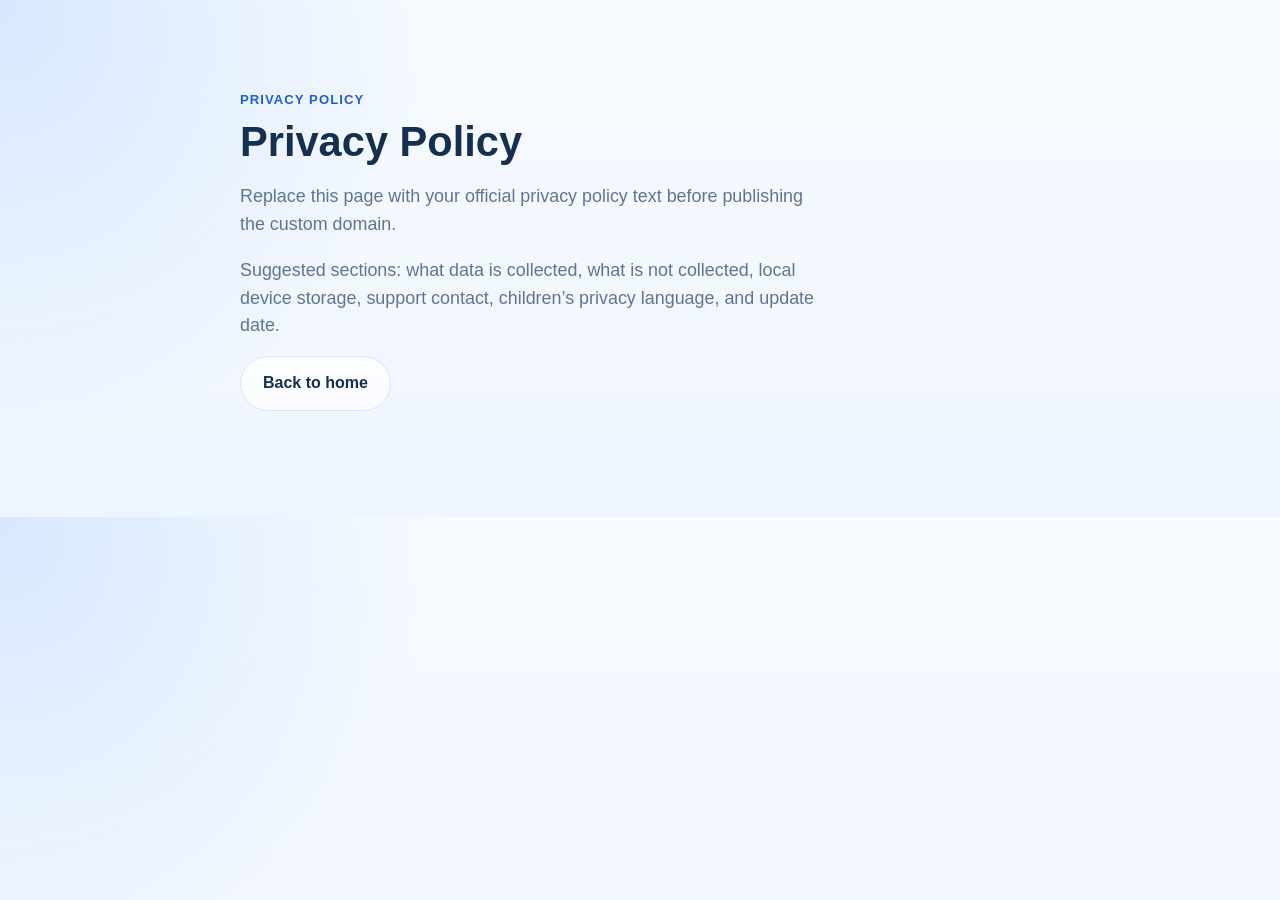
==== commit 9f1cbcfc: "making a bunch of changes..." ====
--- a/privacy.html
+++ b/privacy.html
@@ -1,261 +1,21 @@
 <!doctype html>
 <html lang="en">
 <head>
-  <meta charset="utf-8" />
-  <meta name="viewport" content="width=device-width, initial-scale=1" />
-  <title>Privacy Policy — MySightWordz</title>
-  <meta name="description" content="Privacy policy for MySightWordz. Clear, minimal, and respectful of user data." />
-  <link rel="stylesheet" href="/assets/css/styles.css" />
-  <!-- <link rel="icon" href="../assets/img/favicon.png" /> -->
+  <meta charset="UTF-8" />
+  <meta name="viewport" content="width=device-width, initial-scale=1.0" />
+  <title>Privacy Policy | MySightWordz</title>
+  <meta name="description" content="Privacy policy for MySightWordz." />
+  <link rel="stylesheet" href="styles.css" />
 </head>
-
-<body class="page-privacy">
-  <a class="skip-link" href="#main">Skip to content</a>
-
-  <header class="site-header">
-    <div class="container header-inner">
-      <a class="brand" href="/" aria-label="BPL74 home">
-        <span class="brand-mark"><img src="/assets/images/bpl74-logo.png" alt="BPL74 logo" /></span>
-      </a>
-
-      <nav class="nav" aria-label="Primary">
-        <a href="/#ventures">Ventures</a>
-        <a href="/#beliefs">What We Believe</a>
-        <a href="/#contact">Contact</a>
-      </nav>
+<body>
+  <main class="section">
+    <div class="container" style="max-width: 800px;">
+      <p class="eyebrow">Privacy Policy</p>
+      <h1 style="font-size: 2.6rem; max-width: none;">Privacy Policy</h1>
+      <p class="hero-text">Replace this page with your official privacy policy text before publishing the custom domain.</p>
+      <p class="hero-text">Suggested sections: what data is collected, what is not collected, local device storage, support contact, children’s privacy language, and update date.</p>
+      <p><a class="button button-secondary" href="index.html">Back to home</a></p>
     </div>
-  </header>
-
-  <main id="main">
-    <!-- HERO -->
-    <section class="section hero hero-privacy">
-      <div class="container">
-        <p class="eyebrow">Privacy</p>
-        <h1>Privacy Policy</h1>
-        <p class="lead">
-          We design our products to respect your time, attention, and data.
-          This policy explains what information is collected, how it’s used,
-          and the choices you have.
-        </p>
-        <p class="muted">
-          Effective date: <strong>January 1, 2026</strong><br />
-          Applies to: <strong>MySightWordz</strong>
-        </p>
-      </div>
-    </section>
-
-    <!-- OVERVIEW -->
-    <section class="section">
-      <div class="container">
-        <div class="section-head ruled">
-          <h2>Overview</h2>
-        </div>
-
-        <div class="prose">
-          <p>
-            MySightWordz is designed with privacy as a core principle. We believe children’s learning apps should be safe, simple, and free from data collection practices that put families at risk.
-          </p>
-          <p>
-            This Privacy Policy explains how MySightWordz handles information when you use the app.
-          </p>
-        </div>
-      </div>
-    </section>
-
-    <!-- INFORMATION WE COLLECT -->
-    <section class="section alt">
-      <div class="container">
-        <div class="section-head ruled">
-          <h2>MySightWordz does not collect any personal data.</h2>
-        </div>
-
-        <div class="prose">
-          <h3>Specifically</h3>
-          <ul>
-            <li>We do not collect names, email addresses, or contact information</li>
-            <li>We do not collect location data</li>
-            <li>We do not collect usage analytics</li>
-            <li>We do not track users across apps or websites</li>
-            <li>We do not use cookies or similar technologies</li>
-          </ul>
-
-          <p>All app usage stays on the device.</p>
-    </section>
-    <!-- Children's Privacy -->
-    <section class="section">
-      <div class="container">
-        <div class="section-head ruled">
-          <h2>Children's Privacy</h2>
-        </div>
-
-        <div class="prose">
-          <p>
-            MySightWordz is intended for use by children with parental guidance.
-          </p>
-          <p>
-            We comply with the Children’s Online Privacy Protection Act (COPPA) by:
-          </p>
-          <ul>
-            <li>Collecting no personal information</li>
-            <li>Using no third-party tracking or analytics</li>
-            <li>Displaying no advertising</li>
-          </ul>
-
-          <p>
-          Becuase no data is collected, there is no data to share, sell, or store.
-          </p>
-        </div>
-      </div>
-    </section>
-
-    <!-- Advertising and Tracking -->
-    <section class="section alt">
-      <div class="container">
-        <div class="section-head ruled">
-          <h2>Advertising and Tracking</h2>
-        </div>
-
-        <div class="prose">
-          <p>
-            MySightWordz
-          </p>
-          <ul>
-            <li>Contains no ads</li>
-            <li>Uses no third-party SDKs</li>
-            <li>Includes no tracking of any kind</li>
-            <li>Has no in-app purchases or subscriptions</li>
-          </ul>
-
-          <p>
-            Your child will never be marketed to inside the app.
-          </p>
-        </div>
-      </div>
-    </section>
-
-    <!-- DATA STORAGE -->
-    <section class="section">
-      <div class="container">
-        <div class="section-head ruled">
-          <h2>Data Storage</h2>
-        </div>
-
-        <div class="prose">
-          <p>
-            Any custom sight word lists or progress information you create are stored
-            locally on your device only.
-          </p>
-          <p>
-            We do not have access to this data, and it is not transmitted to any server.
-          </p>
-        </div>
-      </div>
-    </section>
-
-    <!-- THIRD-PARTY SERVICES -->
-    <section class="section alt">
-      <div class="container">
-        <div class="section-head ruled">
-          <h2>Third-party Services</h2>
-        </div>
-
-        <div class="prose">
-          <p>
-            MySightWordz does not integratre with:
-          </p>
-          <ul>
-            <li>Social media platforms</li>
-            <li>Advertising networks</li>
-            <li>Analytics providers</li>
-            <li>Any other third-party services that collect data</li>
-          </ul>
-
-          <p>
-            There are no third-party services involved in data handling.
-          </p>
-        </div>
-      </div>
-    </section>
-
-    <!-- YOUR CHOICES -->
-    <section class="section">
-      <div class="container">
-        <div class="section-head ruled">
-          <h2>Your Choices and Control</h2>
-        </div>
-
-        <div class="prose">
-          <p>Becuase MySightWordz does not collect data:</p>
-          <ul>
-            <li>There is nothing to opt out of</li>
-            <li>Nothing to request deletion of</li>
-            <li>Nothing stored externally</li>
-          </ul>
-          <p>Deleting the app removes all locally stored information from your device.</p>
-        </div>
-      </div>
-    </section>
-
-    <!-- CHANGES -->
-    <section class="section alt">
-      <div class="container">
-        <div class="section-head ruled">
-          <h2>Changes to this policy</h2>
-        </div>
-
-        <div class="prose">
-          <p>
-            If this Privacy Policy changes, the updated version will be posted on this page
-            with a revised effective date.
-          </p>
-          <p>
-            Any future changes will continue to prioritize privacy, simplicity, and safety for 
-            children and families.
-          </p>
-        </div>
-      </div>
-    </section>
-
-    <!-- CONTACT -->
-    <section class="section" id="contact">
-      <div class="container">
-        <div class="section-head ruled">
-          <h2>Contact</h2>
-        </div>
-
-        <div class="contact-box">
-          <p class="contact-line">
-            Privacy questions:
-            <a class="link" href="mailto:info@bpl74.com?subject=Privacy%20Question">
-              info@bpl74.com
-            </a>
-          </p>
-        </div>
-      </div>
-    </section>
-
-    <!-- BACK -->
-    <section class="section">
-      <div class="container">
-        <a class="link" href="../">← Back to BPL74</a>
-      </div>
-    </section>
   </main>
-
-  <footer class="site-footer">
-    <div class="container footer-inner">
-      <p class="footer-brand">BPL74</p>
-      <div class="footer-links">
-        <a href="/#ventures">Ventures</a>
-        <a href="/#beliefs">What we believe</a>
-        <a href="/#contact">Contact</a>
-      </div>
-      <p class="footer-meta">© <span id="year"></span> BPL74.</p>
-    </div>
-  </footer>
-
-  <script>
-    document.getElementById("year").textContent = new Date().getFullYear();
-  </script>
 </body>
 </html>
--- a/styles.css
+++ b/styles.css
@@ -0,0 +1,564 @@
+:root {
+  --bg: #f4f8ff;
+  --surface: rgba(255, 255, 255, 0.82);
+  --surface-strong: #ffffff;
+  --line: #d7e4fb;
+  --text: #15304f;
+  --muted: #5f7591;
+  --primary: #3f86ff;
+  --primary-deep: #1e5fcc;
+  --accent: #eaf2ff;
+  --shadow: 0 20px 60px rgba(42, 82, 148, 0.14);
+  --radius-xl: 28px;
+  --radius-lg: 22px;
+  --radius-md: 16px;
+  --max: 1180px;
+}
+
+* {
+  box-sizing: border-box;
+}
+
+html {
+  scroll-behavior: smooth;
+}
+
+body {
+  margin: 0;
+  font-family: "Nunito", -apple-system, BlinkMacSystemFont, "Segoe UI", sans-serif;
+  color: var(--text);
+  background:
+    radial-gradient(circle at top left, rgba(113, 169, 255, 0.24), transparent 32%),
+    linear-gradient(180deg, #f7fbff 0%, #eff5ff 100%);
+  line-height: 1.55;
+}
+
+img {
+  display: block;
+  max-width: 100%;
+}
+
+a {
+  color: inherit;
+  text-decoration: none;
+}
+
+.container {
+  width: min(var(--max), calc(100% - 32px));
+  margin: 0 auto;
+}
+
+.site-header {
+  position: sticky;
+  top: 0;
+  z-index: 20;
+  padding: 16px 0;
+  backdrop-filter: blur(14px);
+}
+
+.nav-shell {
+  display: flex;
+  align-items: center;
+  justify-content: space-between;
+  gap: 24px;
+  background: rgba(255, 255, 255, 0.75);
+  border: 1px solid rgba(215, 228, 251, 0.9);
+  border-radius: 999px;
+  padding: 12px 18px;
+  box-shadow: 0 8px 30px rgba(31, 73, 135, 0.08);
+}
+
+.brand {
+  display: inline-flex;
+  align-items: center;
+  gap: 12px;
+  font-weight: 800;
+}
+
+.brand-mark {
+  width: 40px;
+  height: 40px;
+  border-radius: 14px;
+  display: grid;
+  place-items: center;
+  background: linear-gradient(135deg, #80b5ff, #4d8fff);
+  color: #fff;
+  box-shadow: 0 10px 25px rgba(63, 134, 255, 0.35);
+}
+
+.brand-text {
+  font-size: 1rem;
+}
+
+.nav {
+  display: flex;
+  align-items: center;
+  gap: 22px;
+  color: var(--muted);
+  font-weight: 700;
+}
+
+.nav a:hover {
+  color: var(--text);
+}
+
+.hero {
+  padding: 44px 0 34px;
+}
+
+.hero-grid,
+.two-column {
+  display: grid;
+  grid-template-columns: 1.1fr 0.9fr;
+  gap: 38px;
+  align-items: center;
+}
+
+.eyebrow {
+  margin: 0 0 10px;
+  font-size: 0.82rem;
+  font-weight: 800;
+  letter-spacing: 0.08em;
+  text-transform: uppercase;
+  color: var(--primary-deep);
+}
+
+h1,
+h2,
+h3 {
+  margin: 0;
+  line-height: 1.08;
+}
+
+h1 {
+  font-size: clamp(2.6rem, 4vw, 4.8rem);
+  max-width: 11ch;
+}
+
+h2 {
+  font-size: clamp(2rem, 3vw, 3rem);
+}
+
+h3 {
+  font-size: 1.2rem;
+}
+
+.hero-text,
+.section-heading p,
+.side-panel p,
+.cta-card p,
+.site-footer p,
+.feature-card p,
+.mini-card p,
+.faq-list p {
+  color: var(--muted);
+}
+
+.hero-text {
+  font-size: 1.12rem;
+  max-width: 58ch;
+  margin: 18px 0 0;
+}
+
+.hero-actions,
+.cta-actions {
+  display: flex;
+  flex-wrap: wrap;
+  gap: 14px;
+  margin-top: 26px;
+}
+
+.button {
+  display: inline-flex;
+  align-items: center;
+  justify-content: center;
+  border-radius: 999px;
+  padding: 14px 22px;
+  font-weight: 800;
+  transition: transform 0.18s ease, box-shadow 0.18s ease, background 0.18s ease;
+}
+
+.button:hover {
+  transform: translateY(-1px);
+}
+
+.button-primary {
+  background: linear-gradient(135deg, var(--primary), var(--primary-deep));
+  color: #fff;
+  box-shadow: 0 14px 30px rgba(63, 134, 255, 0.28);
+}
+
+.button-secondary,
+.button-ghost {
+  background: rgba(255, 255, 255, 0.72);
+  border: 1px solid var(--line);
+  color: var(--text);
+}
+
+.button-small {
+  padding: 10px 16px;
+}
+
+.trust-list {
+  display: flex;
+  flex-wrap: wrap;
+  gap: 12px;
+  padding: 0;
+  margin: 24px 0 0;
+  list-style: none;
+}
+
+.trust-list li {
+  padding: 10px 14px;
+  background: rgba(255, 255, 255, 0.72);
+  border: 1px solid var(--line);
+  border-radius: 999px;
+  color: var(--muted);
+  font-weight: 700;
+}
+
+.hero-visual {
+  position: relative;
+}
+
+.device-stack {
+  position: relative;
+  min-height: 640px;
+}
+
+.device-card {
+  position: absolute;
+  overflow: hidden;
+  border-radius: 34px;
+  background: linear-gradient(180deg, #eef5ff, #ffffff);
+  border: 1px solid rgba(201, 219, 247, 0.95);
+  box-shadow: var(--shadow);
+}
+
+.device-card img {
+  width: 100%;
+  height: 100%;
+  object-fit: cover;
+}
+
+.device-card-main {
+  width: 320px;
+  height: 650px;
+  right: 10px;
+  top: 0;
+}
+
+.device-card-back {
+  width: 260px;
+  height: 540px;
+  left: 20px;
+  bottom: 10px;
+  transform: rotate(-8deg);
+}
+
+.asset-note {
+  font-size: 0.9rem;
+  color: var(--muted);
+  margin-top: 14px;
+  text-align: center;
+}
+
+.section {
+  padding: 90px 0;
+}
+
+.section-tight {
+  padding-top: 26px;
+  padding-bottom: 24px;
+}
+
+.section-alt {
+  background: rgba(255, 255, 255, 0.42);
+  border-top: 1px solid rgba(215, 228, 251, 0.75);
+  border-bottom: 1px solid rgba(215, 228, 251, 0.75);
+}
+
+.section-heading {
+  max-width: 760px;
+  margin-bottom: 34px;
+}
+
+.section-heading h2 {
+  margin-bottom: 12px;
+}
+
+.trust-bar {
+  display: grid;
+  grid-template-columns: repeat(3, 1fr);
+  gap: 18px;
+}
+
+.trust-bar > div,
+.feature-card,
+.step-card,
+.side-panel,
+.gallery-card,
+.mini-card,
+.cta-card {
+  background: var(--surface);
+  border: 1px solid rgba(215, 228, 251, 0.96);
+  border-radius: var(--radius-xl);
+  box-shadow: var(--shadow);
+  backdrop-filter: blur(10px);
+}
+
+.trust-bar > div {
+  padding: 22px;
+}
+
+.trust-bar strong {
+  display: block;
+  font-size: 1rem;
+  margin-bottom: 6px;
+}
+
+.trust-bar span {
+  color: var(--muted);
+}
+
+.feature-grid,
+.gallery-grid,
+.mini-cards {
+  display: grid;
+  gap: 22px;
+}
+
+.feature-grid {
+  grid-template-columns: repeat(3, 1fr);
+}
+
+.feature-card {
+  padding: 24px;
+}
+
+.feature-icon {
+  width: 44px;
+  height: 44px;
+  display: grid;
+  place-items: center;
+  margin-bottom: 18px;
+  border-radius: 14px;
+  background: linear-gradient(135deg, #dceaff, #f4f8ff);
+  color: var(--primary-deep);
+  font-weight: 800;
+}
+
+.steps {
+  display: grid;
+  gap: 16px;
+  margin-top: 20px;
+}
+
+.step-card {
+  display: flex;
+  align-items: flex-start;
+  gap: 18px;
+  padding: 22px;
+}
+
+.step-number {
+  flex: 0 0 auto;
+  width: 42px;
+  height: 42px;
+  display: grid;
+  place-items: center;
+  border-radius: 999px;
+  background: linear-gradient(135deg, var(--primary), var(--primary-deep));
+  color: #fff;
+  font-weight: 800;
+}
+
+.side-panel {
+  padding: 28px;
+}
+
+.side-panel ul {
+  margin: 18px 0 0;
+  padding-left: 18px;
+  color: var(--muted);
+}
+
+.gallery-grid {
+  grid-template-columns: repeat(4, 1fr);
+}
+
+.gallery-card {
+  padding: 14px;
+}
+
+.gallery-card img {
+  border-radius: 24px;
+  aspect-ratio: 9 / 19.5;
+  object-fit: cover;
+  background: linear-gradient(180deg, #eef5ff, #ffffff);
+}
+
+.gallery-card figcaption {
+  padding: 14px 6px 4px;
+  text-align: center;
+  font-weight: 800;
+  color: var(--text);
+}
+
+.privacy-block {
+  align-items: start;
+}
+
+.mini-cards {
+  grid-template-columns: 1fr;
+}
+
+.mini-card {
+  padding: 22px;
+}
+
+.faq-list {
+  display: grid;
+  gap: 14px;
+}
+
+.faq-list details {
+  background: rgba(255, 255, 255, 0.82);
+  border: 1px solid var(--line);
+  border-radius: 18px;
+  padding: 18px 20px;
+  box-shadow: 0 10px 24px rgba(31, 73, 135, 0.06);
+}
+
+.faq-list summary {
+  cursor: pointer;
+  list-style: none;
+  font-weight: 800;
+}
+
+.faq-list summary::-webkit-details-marker {
+  display: none;
+}
+
+.faq-list p {
+  margin: 12px 0 0;
+}
+
+.cta-section {
+  padding-top: 40px;
+}
+
+.cta-card {
+  display: flex;
+  align-items: center;
+  justify-content: space-between;
+  gap: 24px;
+  padding: 34px;
+}
+
+.site-footer {
+  padding: 28px 0 46px;
+}
+
+.footer-shell {
+  display: flex;
+  align-items: center;
+  justify-content: space-between;
+  gap: 18px;
+  padding-top: 12px;
+  border-top: 1px solid rgba(215, 228, 251, 0.95);
+}
+
+.footer-links {
+  display: flex;
+  flex-wrap: wrap;
+  gap: 18px;
+  color: var(--muted);
+  font-weight: 700;
+}
+
+@media (max-width: 1060px) {
+  .hero-grid,
+  .two-column,
+  .feature-grid,
+  .gallery-grid,
+  .trust-bar,
+  .cta-card {
+    grid-template-columns: 1fr;
+  }
+
+  .cta-card,
+  .footer-shell {
+    flex-direction: column;
+    align-items: flex-start;
+  }
+
+  .device-stack {
+    min-height: 560px;
+    max-width: 500px;
+    margin: 0 auto;
+  }
+
+  .device-card-main {
+    width: 280px;
+    height: 570px;
+    right: 18px;
+  }
+
+  .device-card-back {
+    width: 220px;
+    height: 460px;
+    left: 8px;
+  }
+}
+
+@media (max-width: 760px) {
+  .site-header {
+    position: static;
+    padding-top: 12px;
+  }
+
+  .nav-shell,
+  .nav {
+    flex-direction: column;
+    align-items: flex-start;
+  }
+
+  .nav {
+    gap: 14px;
+  }
+
+  .hero {
+    padding-top: 20px;
+  }
+
+  h1 {
+    max-width: none;
+  }
+
+  .device-stack {
+    min-height: 500px;
+  }
+
+  .device-card-main {
+    width: 230px;
+    height: 470px;
+    right: 8px;
+  }
+
+  .device-card-back {
+    width: 180px;
+    height: 380px;
+    left: 0;
+  }
+
+  .section {
+    padding: 72px 0;
+  }
+
+  .trust-list li,
+  .button,
+  .faq-list details {
+    width: 100%;
+  }
+}
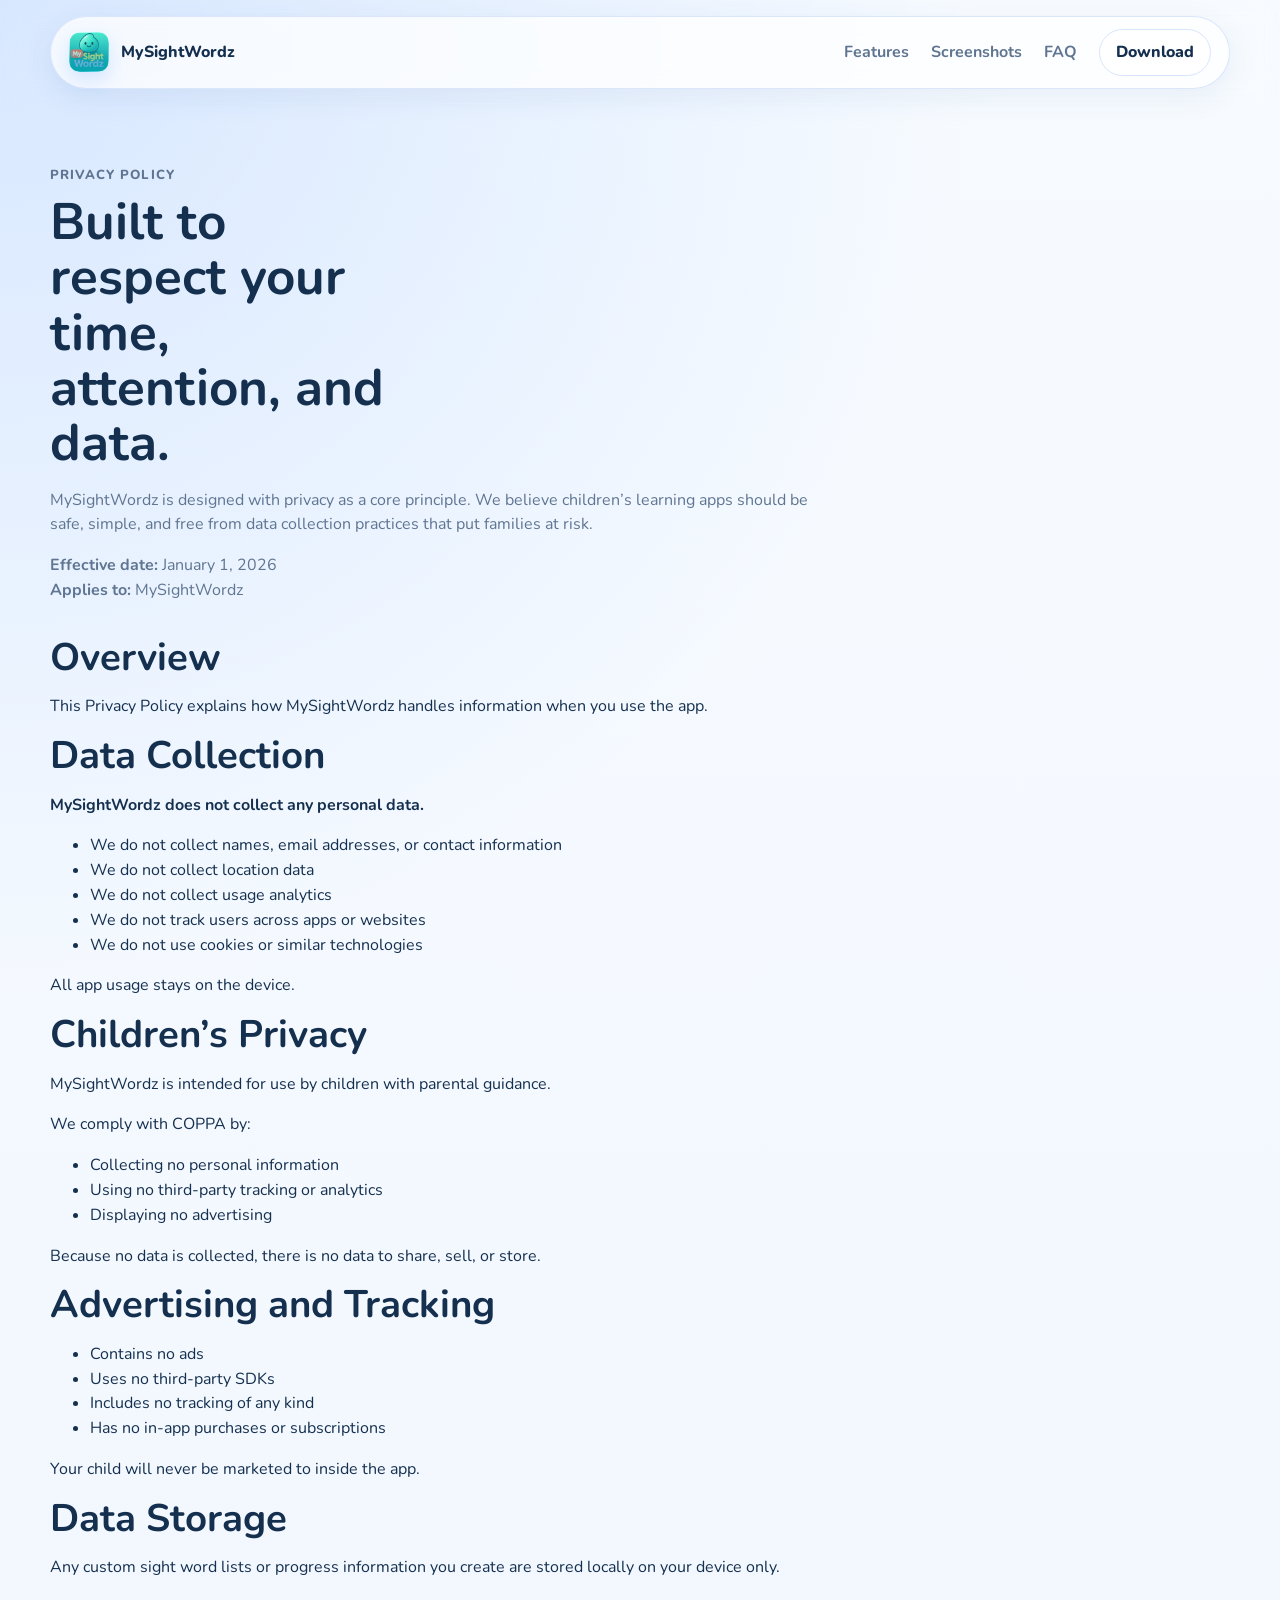
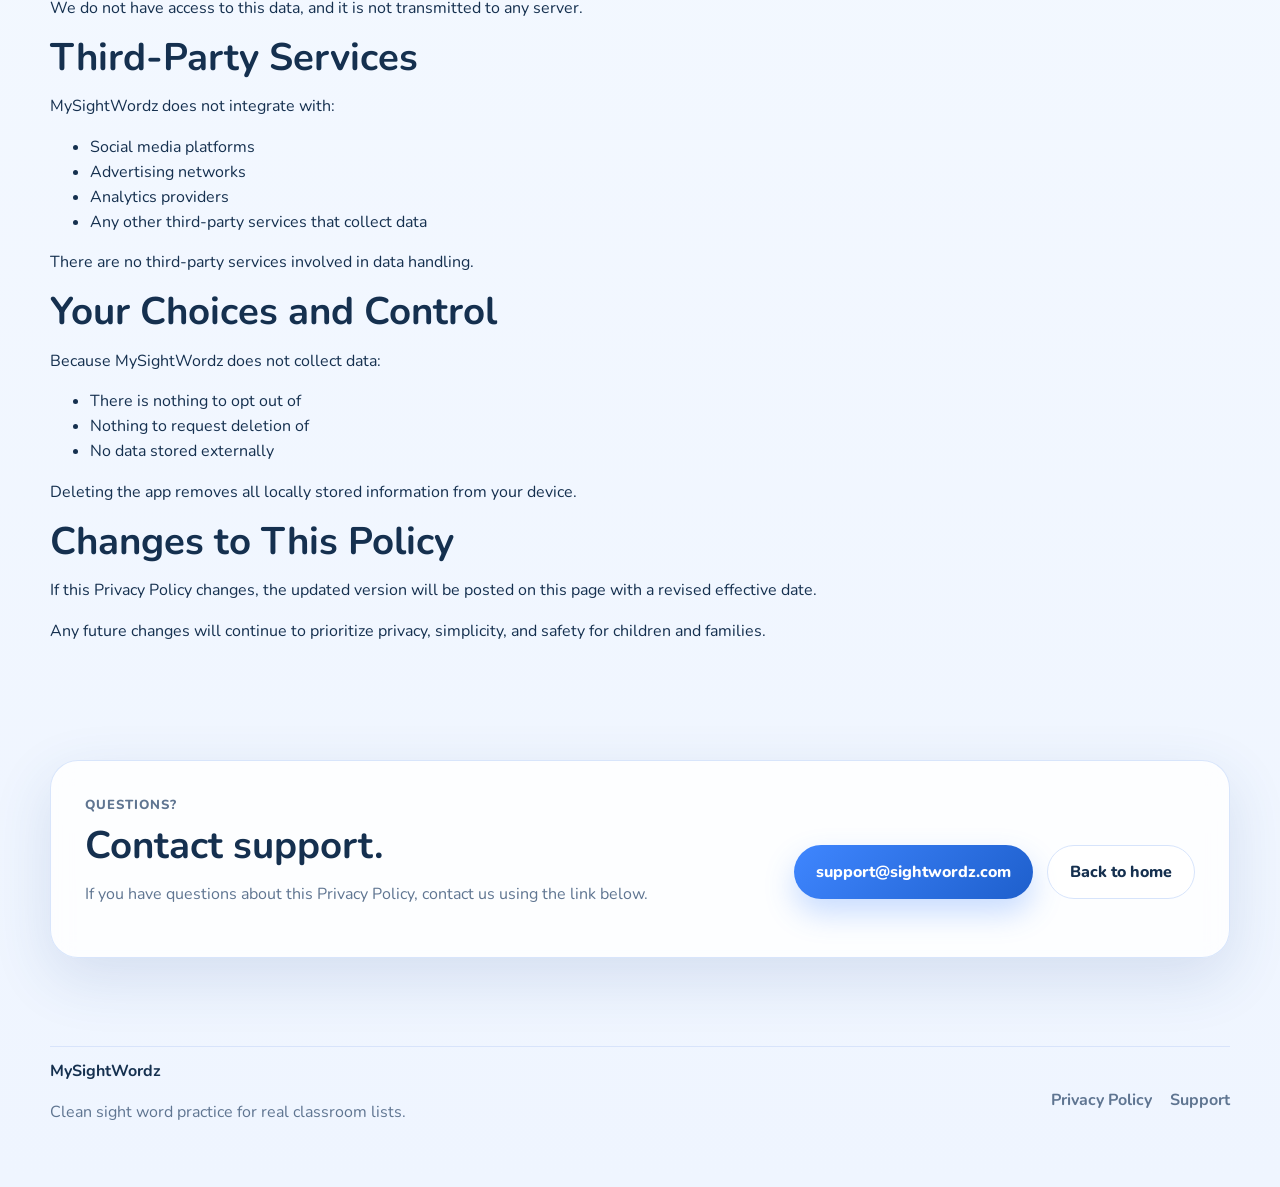
==== commit 9d21c797: "more edits, updates to privacy and removal of terms pages." ====
--- a/privacy.html
+++ b/privacy.html
@@ -4,18 +4,174 @@
   <meta charset="UTF-8" />
   <meta name="viewport" content="width=device-width, initial-scale=1.0" />
   <title>Privacy Policy | MySightWordz</title>
-  <meta name="description" content="Privacy policy for MySightWordz." />
+  <meta name="description" content="Privacy Policy for MySightWordz. No ads, no tracking, and no personal data collection." />
+  <meta name="robots" content="index,follow" />
+  <link rel="canonical" href="https://sightwordz.github.io/privacy.html" />
+
+  <meta property="og:type" content="website" />
+  <meta property="og:title" content="Privacy Policy | MySightWordz" />
+  <meta property="og:description" content="Learn how MySightWordz protects privacy with no ads, no tracking, and no personal data collection." />
+  <meta property="og:url" content="https://sightwordz.github.io/privacy.html" />
+  <meta property="og:image" content="assets/og-image.png" />
+
+  <meta name="twitter:card" content="summary_large_image" />
+  <meta name="twitter:title" content="Privacy Policy | MySightWordz" />
+  <meta name="twitter:description" content="Learn how MySightWordz protects privacy with no ads, no tracking, and no personal data collection." />
+  <meta name="twitter:image" content="assets/og-image.png" />
+
+  <link rel="preconnect" href="https://fonts.googleapis.com" />
+  <link rel="preconnect" href="https://fonts.gstatic.com" crossorigin />
+  <link href="https://fonts.googleapis.com/css2?family=Nunito:wght@500;700;800&display=swap" rel="stylesheet" />
   <link rel="stylesheet" href="styles.css" />
 </head>
 <body>
-  <main class="section">
-    <div class="container" style="max-width: 800px;">
-      <p class="eyebrow">Privacy Policy</p>
-      <h1 style="font-size: 2.6rem; max-width: none;">Privacy Policy</h1>
-      <p class="hero-text">Replace this page with your official privacy policy text before publishing the custom domain.</p>
-      <p class="hero-text">Suggested sections: what data is collected, what is not collected, local device storage, support contact, children’s privacy language, and update date.</p>
-      <p><a class="button button-secondary" href="index.html">Back to home</a></p>
+  <header class="site-header">
+    <div class="container nav-shell">
+      <a class="brand" href="index.html" aria-label="MySightWordz home">
+        <img src="assets/app-icon.png" alt="MySightWordz app icon" class="brand-logo" />
+        <span class="brand-text">MySightWordz</span>
+      </a>
+      <nav class="nav">
+        <a href="index.html#features">Features</a>
+        <a href="index.html#screenshots">Screenshots</a>
+        <a href="index.html#faq">FAQ</a>
+        <a class="button button-small button-ghost" href="https://apps.apple.com/us/app/mysightwordz/id6755093637" target="_blank" rel="noopener">Download</a>
+      </nav>
     </div>
-  </main>
+  </header>
+
+  <main>
+  <section class="section">
+    <div class="container privacy-page">
+      <div class="section-heading privacy-heading">
+        <p class="eyebrow">Privacy Policy</p>
+        <h1>Built to respect your time, attention, and data.</h1>
+        <p>
+          MySightWordz is designed with privacy as a core principle. We believe children’s learning apps should be safe,
+          simple, and free from data collection practices that put families at risk.
+        </p>
+        <p>
+          <strong>Effective date:</strong> January 1, 2026<br />
+          <strong>Applies to:</strong> MySightWordz
+        </p>
+      </div>
+
+      <div class="privacy-stack">
+        <article class="privacy-card">
+          <h2>Overview</h2>
+          <p>
+            This Privacy Policy explains how MySightWordz handles information when you use the app.
+          </p>
+        </article>
+
+        <article class="privacy-card">
+          <h2>Data Collection</h2>
+          <p><strong>MySightWordz does not collect any personal data.</strong></p>
+          <ul>
+            <li>We do not collect names, email addresses, or contact information</li>
+            <li>We do not collect location data</li>
+            <li>We do not collect usage analytics</li>
+            <li>We do not track users across apps or websites</li>
+            <li>We do not use cookies or similar technologies</li>
+          </ul>
+          <p>All app usage stays on the device.</p>
+        </article>
+
+        <article class="privacy-card">
+          <h2>Children’s Privacy</h2>
+          <p>MySightWordz is intended for use by children with parental guidance.</p>
+          <p>We comply with COPPA by:</p>
+          <ul>
+            <li>Collecting no personal information</li>
+            <li>Using no third-party tracking or analytics</li>
+            <li>Displaying no advertising</li>
+          </ul>
+          <p>Because no data is collected, there is no data to share, sell, or store.</p>
+        </article>
+
+        <article class="privacy-card">
+          <h2>Advertising and Tracking</h2>
+          <ul>
+            <li>Contains no ads</li>
+            <li>Uses no third-party SDKs</li>
+            <li>Includes no tracking of any kind</li>
+            <li>Has no in-app purchases or subscriptions</li>
+          </ul>
+          <p>Your child will never be marketed to inside the app.</p>
+        </article>
+
+        <article class="privacy-card">
+          <h2>Data Storage</h2>
+          <p>
+            Any custom sight word lists or progress information you create are stored locally on your device only.
+          </p>
+          <p>
+            We do not have access to this data, and it is not transmitted to any server.
+          </p>
+        </article>
+
+        <article class="privacy-card">
+          <h2>Third-Party Services</h2>
+          <p>MySightWordz does not integrate with:</p>
+          <ul>
+            <li>Social media platforms</li>
+            <li>Advertising networks</li>
+            <li>Analytics providers</li>
+            <li>Any other third-party services that collect data</li>
+          </ul>
+          <p>There are no third-party services involved in data handling.</p>
+        </article>
+
+        <article class="privacy-card">
+          <h2>Your Choices and Control</h2>
+          <p>Because MySightWordz does not collect data:</p>
+          <ul>
+            <li>There is nothing to opt out of</li>
+            <li>Nothing to request deletion of</li>
+            <li>No data stored externally</li>
+          </ul>
+          <p>Deleting the app removes all locally stored information from your device.</p>
+        </article>
+
+        <article class="privacy-card">
+          <h2>Changes to This Policy</h2>
+          <p>
+            If this Privacy Policy changes, the updated version will be posted on this page with a revised effective date.
+          </p>
+          <p>
+            Any future changes will continue to prioritize privacy, simplicity, and safety for children and families.
+          </p>
+        </article>
+      </div>
+    </div>
+  </section>
+
+  <section class="section cta-section">
+    <div class="container cta-card">
+      <div>
+        <p class="eyebrow">Questions?</p>
+        <h2>Contact support.</h2>
+        <p>If you have questions about this Privacy Policy, contact us using the link below.</p>
+      </div>
+      <div class="cta-actions">
+        <a class="button button-primary" href="mailto:support@sightwordz.com">support@sightwordz.com</a>
+        <a class="button button-secondary" href="index.html">Back to home</a>
+      </div>
+    </div>
+  </section>
+</main>
+
+  <footer class="site-footer">
+    <div class="container footer-shell">
+      <div>
+        <strong>MySightWordz</strong>
+        <p>Clean sight word practice for real classroom lists.</p>
+      </div>
+      <div class="footer-links">
+        <a href="privacy.html">Privacy Policy</a>
+        <a href="mailto:info@bpl74.com">Support</a>
+      </div>
+    </div>
+  </footer>
 </body>
-</html>
+</html>
--- a/styles.css
+++ b/styles.css
@@ -75,15 +75,25 @@
   font-weight: 800;
 }
 
+.brand-logo {
+  width: 40px;
+  height: 40px;
+  object-fit: cover;
+  border-radius: 10px;
+  display: block;
+  box-shadow: 0 8px 20px rgba(63, 134, 255, 0.2);
+}
+
 .brand-mark {
   width: 40px;
   height: 40px;
-  border-radius: 14px;
+  border-radius: 12px;
   display: grid;
   place-items: center;
-  background: linear-gradient(135deg, #80b5ff, #4d8fff);
+  background: linear-gradient(135deg, var(--primary), var(--primary-deep));
   color: #fff;
-  box-shadow: 0 10px 25px rgba(63, 134, 255, 0.35);
+  font-size: 1rem;
+  box-shadow: 0 10px 25px rgba(63, 134, 255, 0.25);
 }
 
 .brand-text {
@@ -150,13 +160,15 @@
 .site-footer p,
 .feature-card p,
 .mini-card p,
-.faq-list p {
+.faq-list p,
+.asset-note,
+.trust-bar span {
   color: var(--muted);
 }
 
 .hero-text {
   font-size: 1.12rem;
-  max-width: 58ch;
+  max-width: 520px;
   margin: 18px 0 0;
 }
 
@@ -258,13 +270,12 @@
 
 .asset-note {
   font-size: 0.9rem;
-  color: var(--muted);
   margin-top: 14px;
   text-align: center;
 }
 
 .section {
-  padding: 90px 0;
+  padding: 60px 0;
 }
 
 .section-tight {
@@ -317,10 +328,6 @@
   margin-bottom: 6px;
 }
 
-.trust-bar span {
-  color: var(--muted);
-}
-
 .feature-grid,
 .gallery-grid,
 .mini-cards {
@@ -482,8 +489,7 @@
   .two-column,
   .feature-grid,
   .gallery-grid,
-  .trust-bar,
-  .cta-card {
+  .trust-bar {
     grid-template-columns: 1fr;
   }
 
@@ -556,9 +562,68 @@
     padding: 72px 0;
   }
 
-  .trust-list li,
-  .button,
   .faq-list details {
     width: 100%;
   }
-}
+
+  .hero-actions .button,
+  .cta-actions .button,
+  .trust-list li {
+    width: 100%;
+  }
+
+  .button.button-primary {
+    padding: 14px 20px;
+    font-size: 16px;
+  }
+
+  /* Privacy page cleanup */
+.privacy-page {
+  max-width: 860px;
+}
+
+.privacy-heading {
+  max-width: 760px;
+  margin-bottom: 28px;
+}
+
+.privacy-stack {
+  display: grid;
+  gap: 18px;
+}
+
+.privacy-card {
+  background: var(--surface);
+  border: 1px solid rgba(215, 228, 251, 0.96);
+  border-radius: var(--radius-xl);
+  box-shadow: var(--shadow);
+  backdrop-filter: blur(10px);
+  padding: 28px;
+}
+
+.privacy-card h2 {
+  font-size: 1.5rem;
+  margin-bottom: 14px;
+}
+
+.privacy-card p {
+  color: var(--muted);
+  margin: 0 0 14px;
+}
+
+.privacy-card ul {
+  margin: 0 0 14px;
+  padding-left: 20px;
+  color: var(--muted);
+}
+
+.privacy-card li + li {
+  margin-top: 8px;
+}
+
+@media (max-width: 760px) {
+  .privacy-card {
+    padding: 22px;
+  }
+}
+}
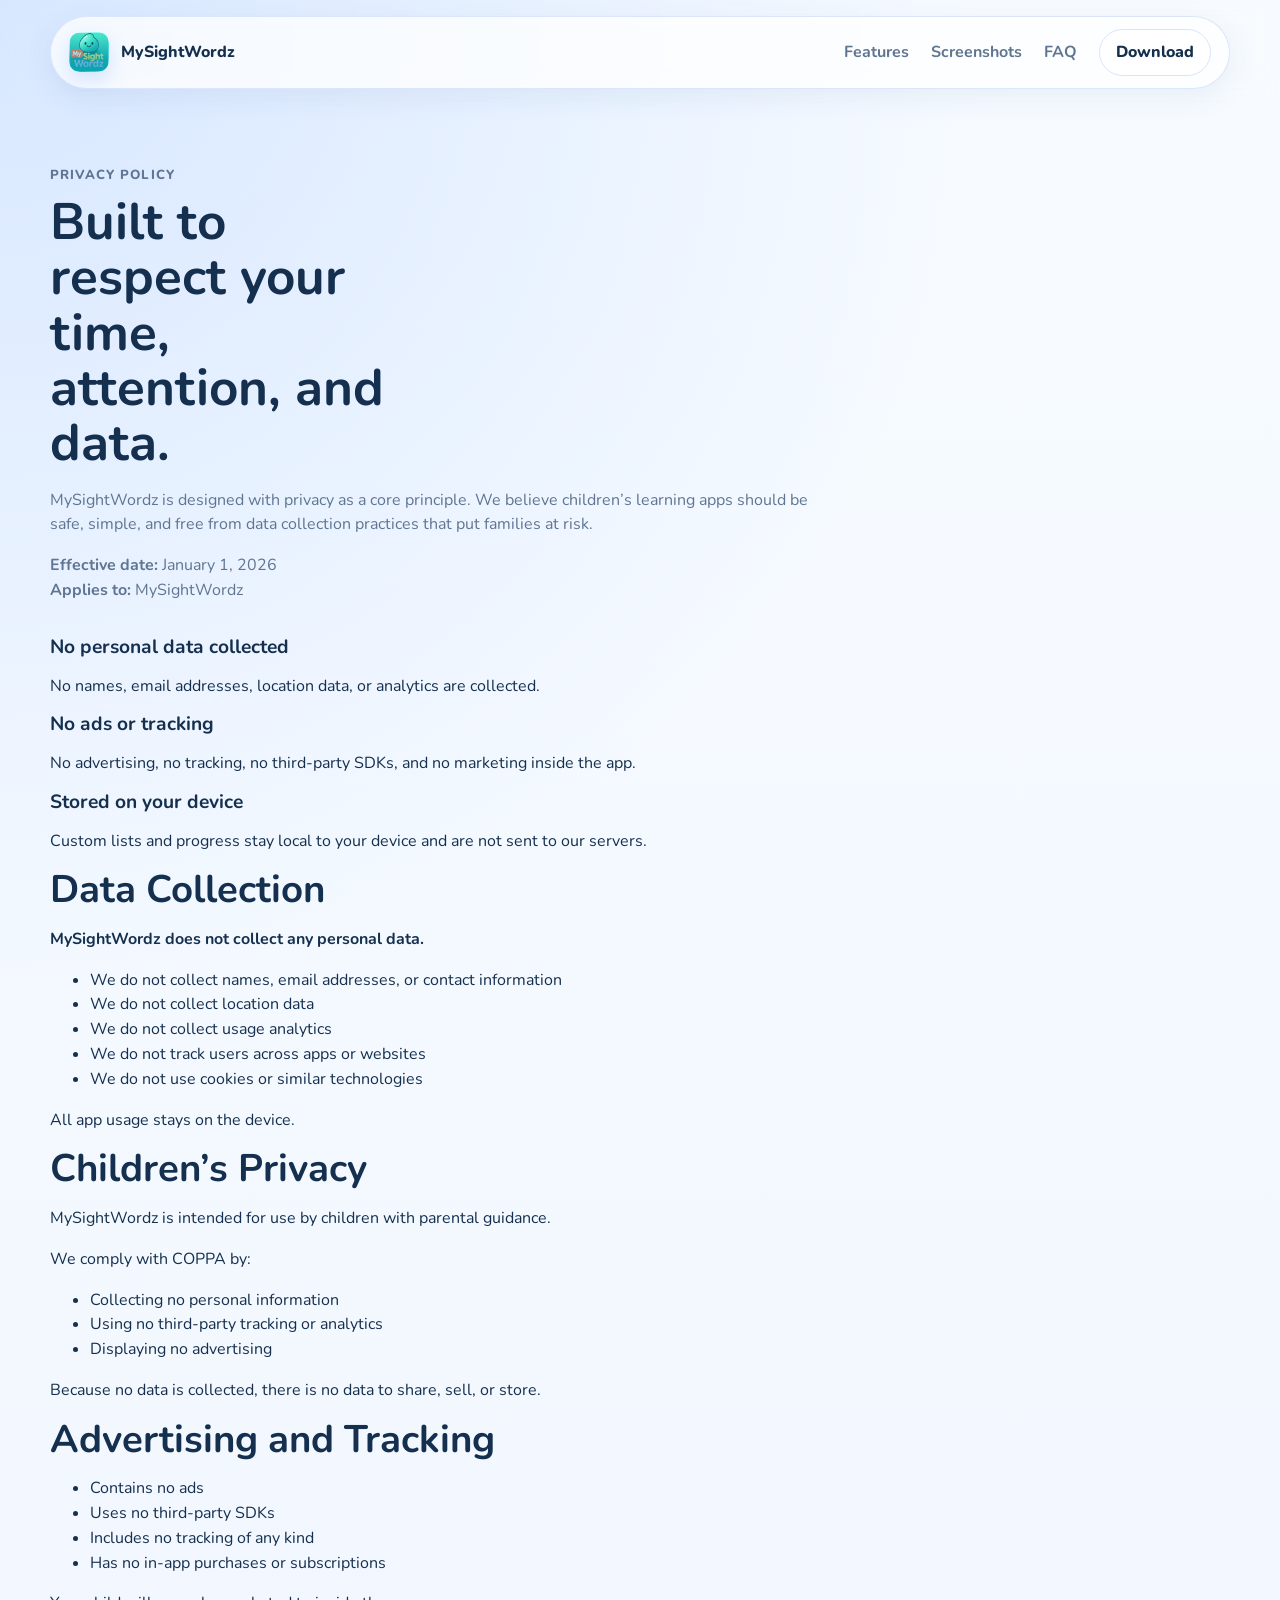
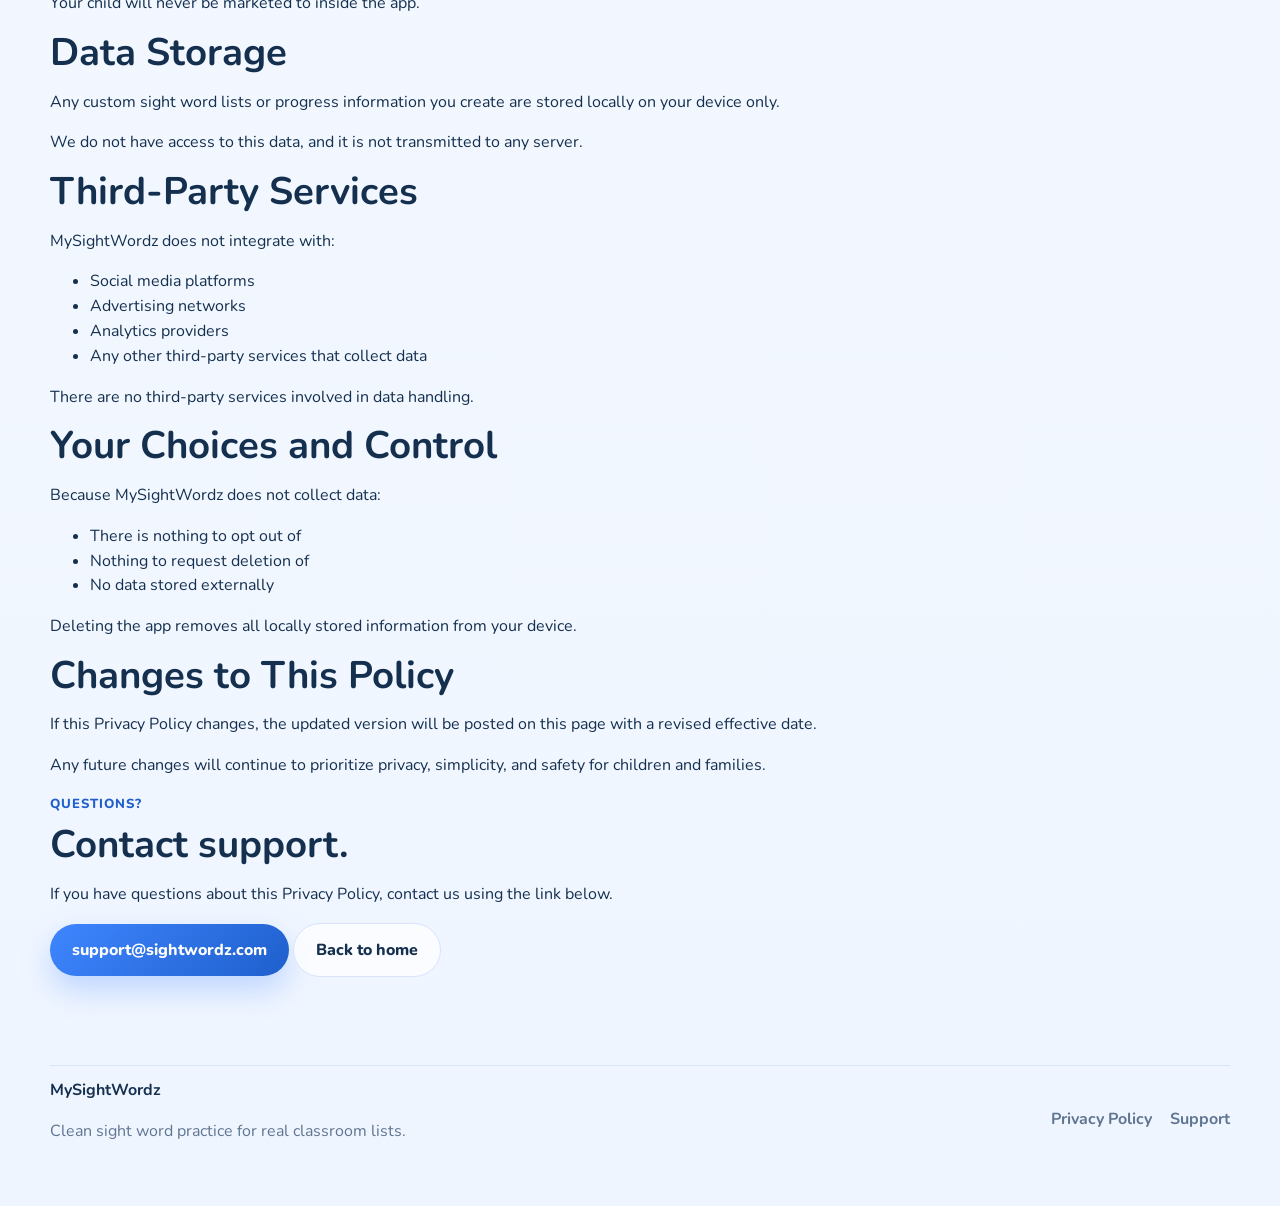
==== commit b3499f1a: "that's all for now..." ====
--- a/privacy.html
+++ b/privacy.html
@@ -6,12 +6,13 @@
   <title>Privacy Policy | MySightWordz</title>
   <meta name="description" content="Privacy Policy for MySightWordz. No ads, no tracking, and no personal data collection." />
   <meta name="robots" content="index,follow" />
-  <link rel="canonical" href="https://sightwordz.github.io/privacy.html" />
+  <link rel="canonical" href="https://www.sightwordz.com/privacy.html" />
+  <link rel="icon" href="mysightwordz-assets/app-icon.png" />
 
   <meta property="og:type" content="website" />
   <meta property="og:title" content="Privacy Policy | MySightWordz" />
   <meta property="og:description" content="Learn how MySightWordz protects privacy with no ads, no tracking, and no personal data collection." />
-  <meta property="og:url" content="https://sightwordz.github.io/privacy.html" />
+  <meta property="og:url" content="https://www.sightwordz.com/privacy.html" />
   <meta property="og:image" content="assets/og-image.png" />
 
   <meta name="twitter:card" content="summary_large_image" />
@@ -28,7 +29,7 @@
   <header class="site-header">
     <div class="container nav-shell">
       <a class="brand" href="index.html" aria-label="MySightWordz home">
-        <img src="assets/app-icon.png" alt="MySightWordz app icon" class="brand-logo" />
+        <img src="assets/mysightwordz-app-icon.png" alt="MySightWordz app icon" class="brand-logo" />
         <span class="brand-text">MySightWordz</span>
       </a>
       <nav class="nav">
@@ -56,14 +57,22 @@
         </p>
       </div>
 
-      <div class="privacy-stack">
-        <article class="privacy-card">
-          <h2>Overview</h2>
-          <p>
-            This Privacy Policy explains how MySightWordz handles information when you use the app.
-          </p>
+      <div class="privacy-summary">
+        <article class="privacy-summary-card">
+          <h3>No personal data collected</h3>
+          <p>No names, email addresses, location data, or analytics are collected.</p>
         </article>
+        <article class="privacy-summary-card">
+          <h3>No ads or tracking</h3>
+          <p>No advertising, no tracking, no third-party SDKs, and no marketing inside the app.</p>
+        </article>
+        <article class="privacy-summary-card">
+          <h3>Stored on your device</h3>
+          <p>Custom lists and progress stay local to your device and are not sent to our servers.</p>
+        </article>
+      </div>
 
+      <div class="privacy-grid">
         <article class="privacy-card">
           <h2>Data Collection</h2>
           <p><strong>MySightWordz does not collect any personal data.</strong></p>
@@ -132,31 +141,29 @@
           </ul>
           <p>Deleting the app removes all locally stored information from your device.</p>
         </article>
+      </div>
 
-        <article class="privacy-card">
-          <h2>Changes to This Policy</h2>
-          <p>
-            If this Privacy Policy changes, the updated version will be posted on this page with a revised effective date.
-          </p>
-          <p>
-            Any future changes will continue to prioritize privacy, simplicity, and safety for children and families.
-          </p>
-        </article>
-      </div>
-    </div>
-  </section>
+      <article class="privacy-card-wide">
+        <h2>Changes to This Policy</h2>
+        <p>
+          If this Privacy Policy changes, the updated version will be posted on this page with a revised effective date.
+        </p>
+        <p>
+          Any future changes will continue to prioritize privacy, simplicity, and safety for children and families.
+        </p>
+      </article>
 
-  <section class="section cta-section">
-    <div class="container cta-card">
-      <div>
-        <p class="eyebrow">Questions?</p>
-        <h2>Contact support.</h2>
-        <p>If you have questions about this Privacy Policy, contact us using the link below.</p>
-      </div>
-      <div class="cta-actions">
-        <a class="button button-primary" href="mailto:support@sightwordz.com">support@sightwordz.com</a>
-        <a class="button button-secondary" href="index.html">Back to home</a>
-      </div>
+      <article class="privacy-contact-card">
+        <div>
+          <p class="eyebrow">Questions?</p>
+          <h2>Contact support.</h2>
+          <p>If you have questions about this Privacy Policy, contact us using the link below.</p>
+        </div>
+        <div class="privacy-contact-actions">
+          <a class="button button-primary" href="mailto:support@sightwordz.com">support@sightwordz.com</a>
+          <a class="button button-secondary" href="index.html">Back to home</a>
+        </div>
+      </article>
     </div>
   </section>
 </main>
@@ -169,7 +176,7 @@
       </div>
       <div class="footer-links">
         <a href="privacy.html">Privacy Policy</a>
-        <a href="mailto:info@bpl74.com">Support</a>
+        <a href="mailto:support@sightwordz.com">Support</a>
       </div>
     </div>
   </footer>
--- a/styles.css
+++ b/styles.css
@@ -577,9 +577,9 @@
     font-size: 16px;
   }
 
-  /* Privacy page cleanup */
+  /* Privacy page visual upgrade */
 .privacy-page {
-  max-width: 860px;
+  max-width: 1080px;
 }
 
 .privacy-heading {
@@ -587,42 +587,112 @@
   margin-bottom: 28px;
 }
 
-.privacy-stack {
-  display: grid;
+.privacy-summary {
+  display: grid;
+  grid-template-columns: repeat(3, 1fr);
   gap: 18px;
-}
-
-.privacy-card {
+  margin-bottom: 24px;
+}
+
+.privacy-summary-card,
+.privacy-card,
+.privacy-card-wide,
+.privacy-contact-card {
   background: var(--surface);
   border: 1px solid rgba(215, 228, 251, 0.96);
   border-radius: var(--radius-xl);
   box-shadow: var(--shadow);
   backdrop-filter: blur(10px);
-  padding: 28px;
-}
-
-.privacy-card h2 {
-  font-size: 1.5rem;
+}
+
+.privacy-summary-card {
+  padding: 22px;
+}
+
+.privacy-summary-card h3 {
+  margin-bottom: 8px;
+  font-size: 1.05rem;
+}
+
+.privacy-summary-card p {
+  margin: 0;
+  color: var(--muted);
+}
+
+.privacy-grid {
+  display: grid;
+  grid-template-columns: repeat(2, 1fr);
+  gap: 18px;
+}
+
+.privacy-card {
+  padding: 26px;
+  height: 100%;
+}
+
+.privacy-card h2,
+.privacy-card-wide h2,
+.privacy-contact-card h2 {
+  font-size: 1.45rem;
   margin-bottom: 14px;
 }
 
-.privacy-card p {
+.privacy-card p,
+.privacy-card-wide p,
+.privacy-contact-card p {
   color: var(--muted);
   margin: 0 0 14px;
 }
 
-.privacy-card ul {
+.privacy-card ul,
+.privacy-card-wide ul {
   margin: 0 0 14px;
   padding-left: 20px;
   color: var(--muted);
 }
 
-.privacy-card li + li {
+.privacy-card li + li,
+.privacy-card-wide li + li {
   margin-top: 8px;
 }
 
+.privacy-card-wide {
+  margin-top: 18px;
+  padding: 26px;
+}
+
+.privacy-contact-card {
+  margin-top: 18px;
+  padding: 26px;
+  display: flex;
+  align-items: center;
+  justify-content: space-between;
+  gap: 20px;
+}
+
+.privacy-contact-actions {
+  display: flex;
+  flex-wrap: wrap;
+  gap: 12px;
+}
+
+@media (max-width: 900px) {
+  .privacy-summary,
+  .privacy-grid {
+    grid-template-columns: 1fr;
+  }
+
+  .privacy-contact-card {
+    flex-direction: column;
+    align-items: flex-start;
+  }
+}
+
 @media (max-width: 760px) {
-  .privacy-card {
+  .privacy-card,
+  .privacy-card-wide,
+  .privacy-contact-card,
+  .privacy-summary-card {
     padding: 22px;
   }
 }
